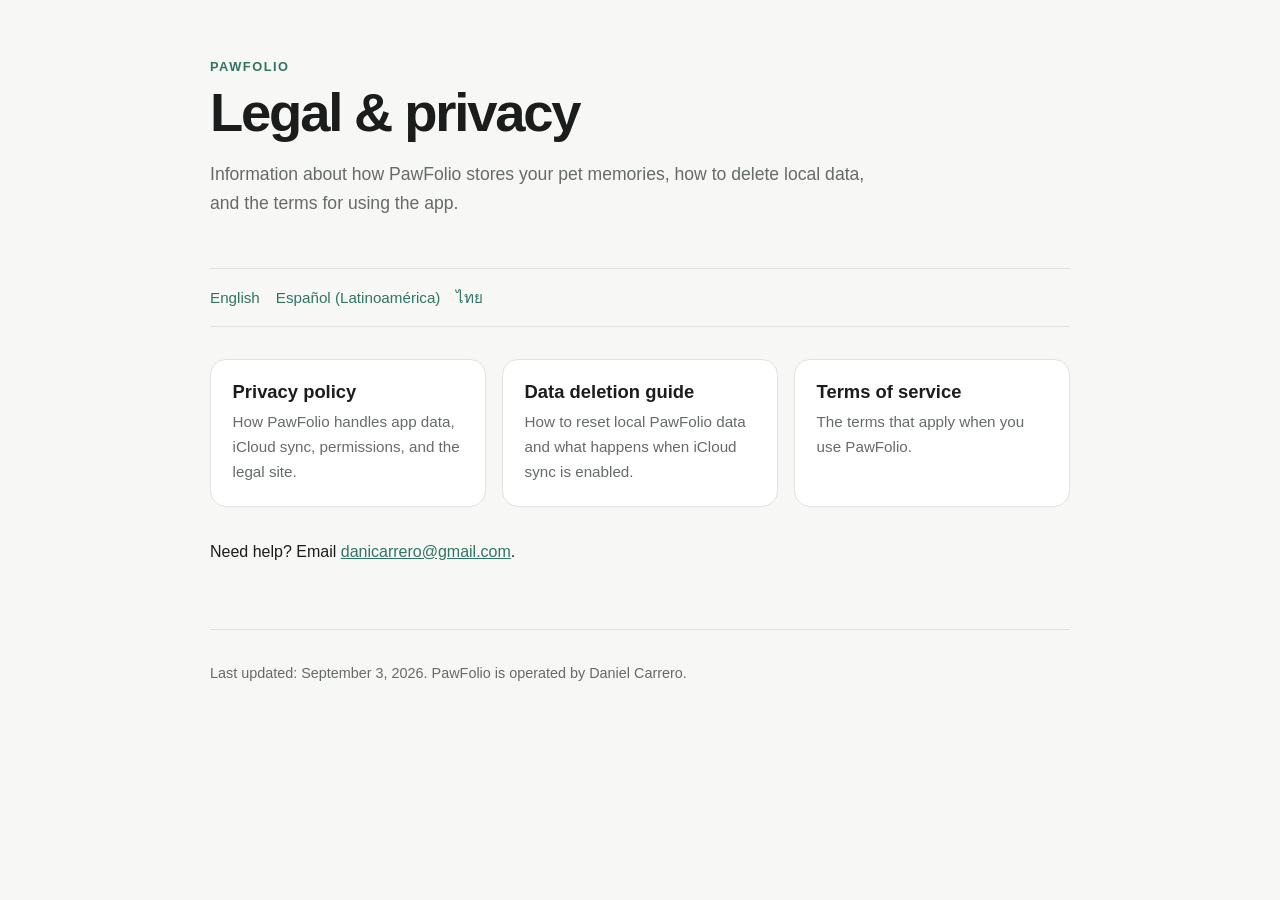
==== index.html @ 81b69590 "Create PawFolio legal website" ====
<!doctype html>
<html lang="en">
<head>
  <meta charset="utf-8">
  <meta name="viewport" content="width=device-width, initial-scale=1">
  <meta name="description" content="PawFolio privacy policy, data deletion guide, and terms of service.">
  <title>PawFolio Legal</title>
  <link rel="stylesheet" href="assets/styles.css">
</head>
<body>
  <div class="shell">
    <header>
      <div class="eyebrow">PawFolio</div>
      <h1>Legal &amp; privacy</h1>
      <p class="lede">Information about how PawFolio stores your pet memories, how to delete local data, and the terms for using the app.</p>
    </header>
    <nav aria-label="Languages">
      <a href="./">English</a>
      <a href="es-419/">Español (Latinoamérica)</a>
      <a href="th/">ไทย</a>
    </nav>
    <main>
      <div class="card-grid">
        <a class="card" href="privacy/"><h2>Privacy policy</h2><p>How PawFolio handles app data, iCloud sync, permissions, and the legal site.</p></a>
        <a class="card" href="deletion/"><h2>Data deletion guide</h2><p>How to reset local PawFolio data and what happens when iCloud sync is enabled.</p></a>
        <a class="card" href="terms/"><h2>Terms of service</h2><p>The terms that apply when you use PawFolio.</p></a>
      </div>
      <p>Need help? Email <a href="mailto:danicarrero@gmail.com">danicarrero@gmail.com</a>.</p>
    </main>
    <footer>Last updated: September 3, 2026. PawFolio is operated by Daniel Carrero.</footer>
  </div>
</body>
</html>
---- assets/styles.css ----
:root {
  color-scheme: light dark;
  --background: #f7f7f5;
  --surface: #ffffff;
  --text: #1b1d1c;
  --muted: #656b68;
  --accent: #2f7562;
  --border: #dfe4e0;
  --warning: #fff4d6;
}

@media (prefers-color-scheme: dark) {
  :root {
    --background: #151817;
    --surface: #202523;
    --text: #f2f4f2;
    --muted: #b1bab5;
    --accent: #8dd2b9;
    --border: #39423e;
    --warning: #3b321d;
  }
}

* { box-sizing: border-box; }
html { font-family: -apple-system, BlinkMacSystemFont, "SF Pro Text", "Segoe UI", sans-serif; }
body { margin: 0; background: var(--background); color: var(--text); line-height: 1.65; }
a { color: var(--accent); }
.shell { width: min(100% - 2rem, 860px); margin: 0 auto; }
header { padding: 3.5rem 0 2rem; }
.brand { color: var(--text); text-decoration: none; font-weight: 700; letter-spacing: .01em; }
.eyebrow { color: var(--accent); font-size: .8rem; font-weight: 700; letter-spacing: .12em; text-transform: uppercase; }
h1 { margin: .35rem 0 .75rem; font-size: clamp(2rem, 5vw, 3.4rem); line-height: 1.1; letter-spacing: -.04em; }
h2 { margin-top: 2.25rem; line-height: 1.2; }
h3 { margin-top: 1.5rem; line-height: 1.3; }
.lede { max-width: 680px; color: var(--muted); font-size: 1.1rem; }
nav { display: flex; flex-wrap: wrap; gap: .6rem 1rem; padding: 1rem 0; border-top: 1px solid var(--border); border-bottom: 1px solid var(--border); }
nav a { text-decoration: none; font-size: .95rem; }
main { padding-bottom: 3rem; }
.card-grid { display: grid; grid-template-columns: repeat(auto-fit, minmax(210px, 1fr)); gap: 1rem; margin: 2rem 0; }
.card { display: block; padding: 1.35rem; background: var(--surface); border: 1px solid var(--border); border-radius: 1rem; text-decoration: none; color: var(--text); }
.card:hover { border-color: var(--accent); }
.card h2 { margin: 0 0 .35rem; font-size: 1.15rem; }
.card p { margin: 0; color: var(--muted); font-size: .95rem; }
.notice { margin: 1.5rem 0; padding: 1rem 1.2rem; background: var(--warning); border-left: 4px solid #d79b25; border-radius: .4rem; }
li { margin: .45rem 0; }
footer { padding: 2rem 0 3.5rem; color: var(--muted); font-size: .9rem; border-top: 1px solid var(--border); }
.language { float: right; }
@media (max-width: 600px) { .language { float: none; display: block; margin-top: .7rem; } header { padding-top: 2.4rem; } }
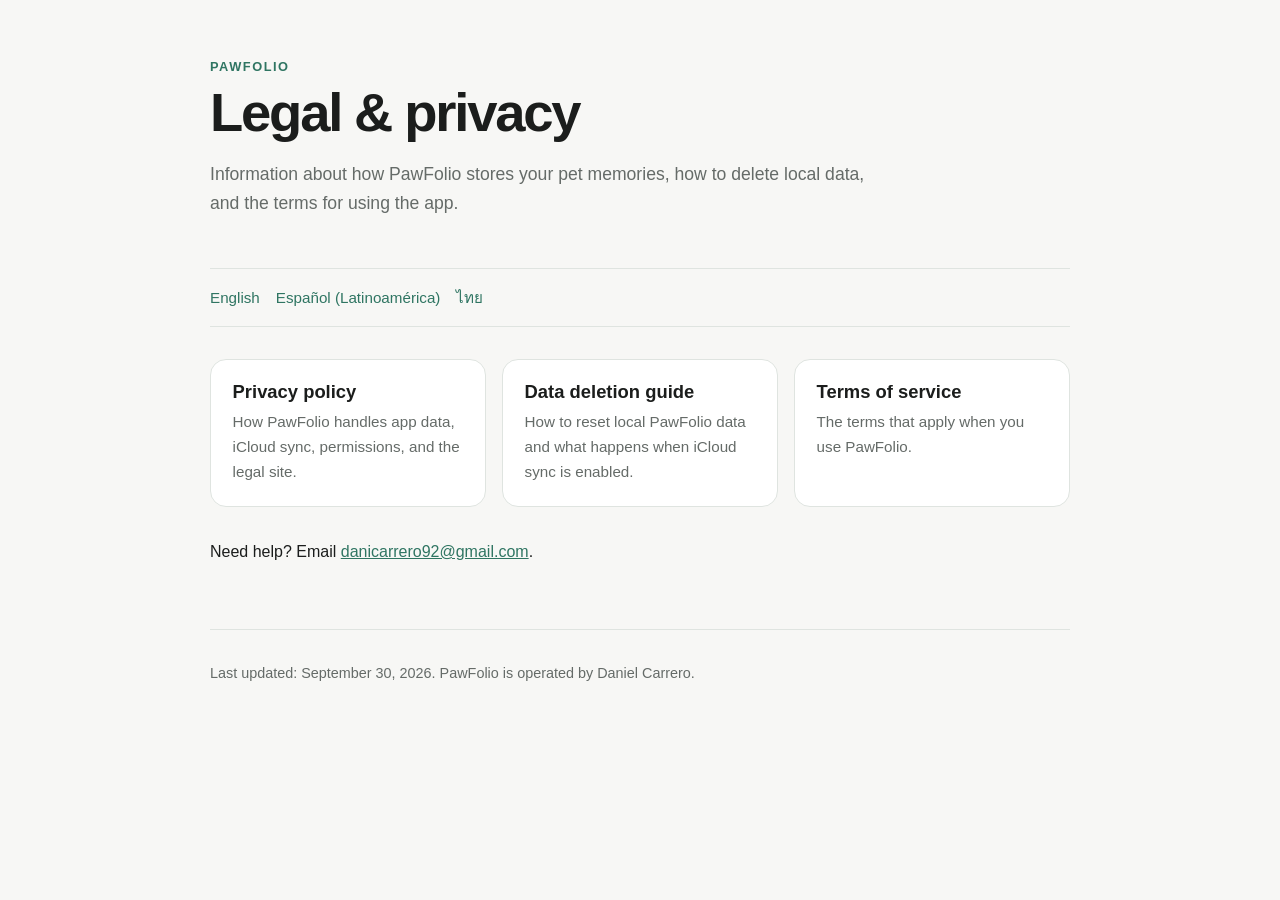
==== commit 95adc639: "Update PawFolio legal and deletion guidance" ====
--- a/index.html
+++ b/index.html
@@ -25,9 +25,9 @@
         <a class="card" href="deletion/"><h2>Data deletion guide</h2><p>How to reset local PawFolio data and what happens when iCloud sync is enabled.</p></a>
         <a class="card" href="terms/"><h2>Terms of service</h2><p>The terms that apply when you use PawFolio.</p></a>
       </div>
-      <p>Need help? Email <a href="mailto:danicarrero@gmail.com">danicarrero@gmail.com</a>.</p>
+      <p>Need help? Email <a href="mailto:danicarrero92@gmail.com">danicarrero92@gmail.com</a>.</p>
     </main>
-    <footer>Last updated: September 3, 2026. PawFolio is operated by Daniel Carrero.</footer>
+    <footer>Last updated: September 30, 2026. PawFolio is operated by Daniel Carrero.</footer>
   </div>
 </body>
 </html>
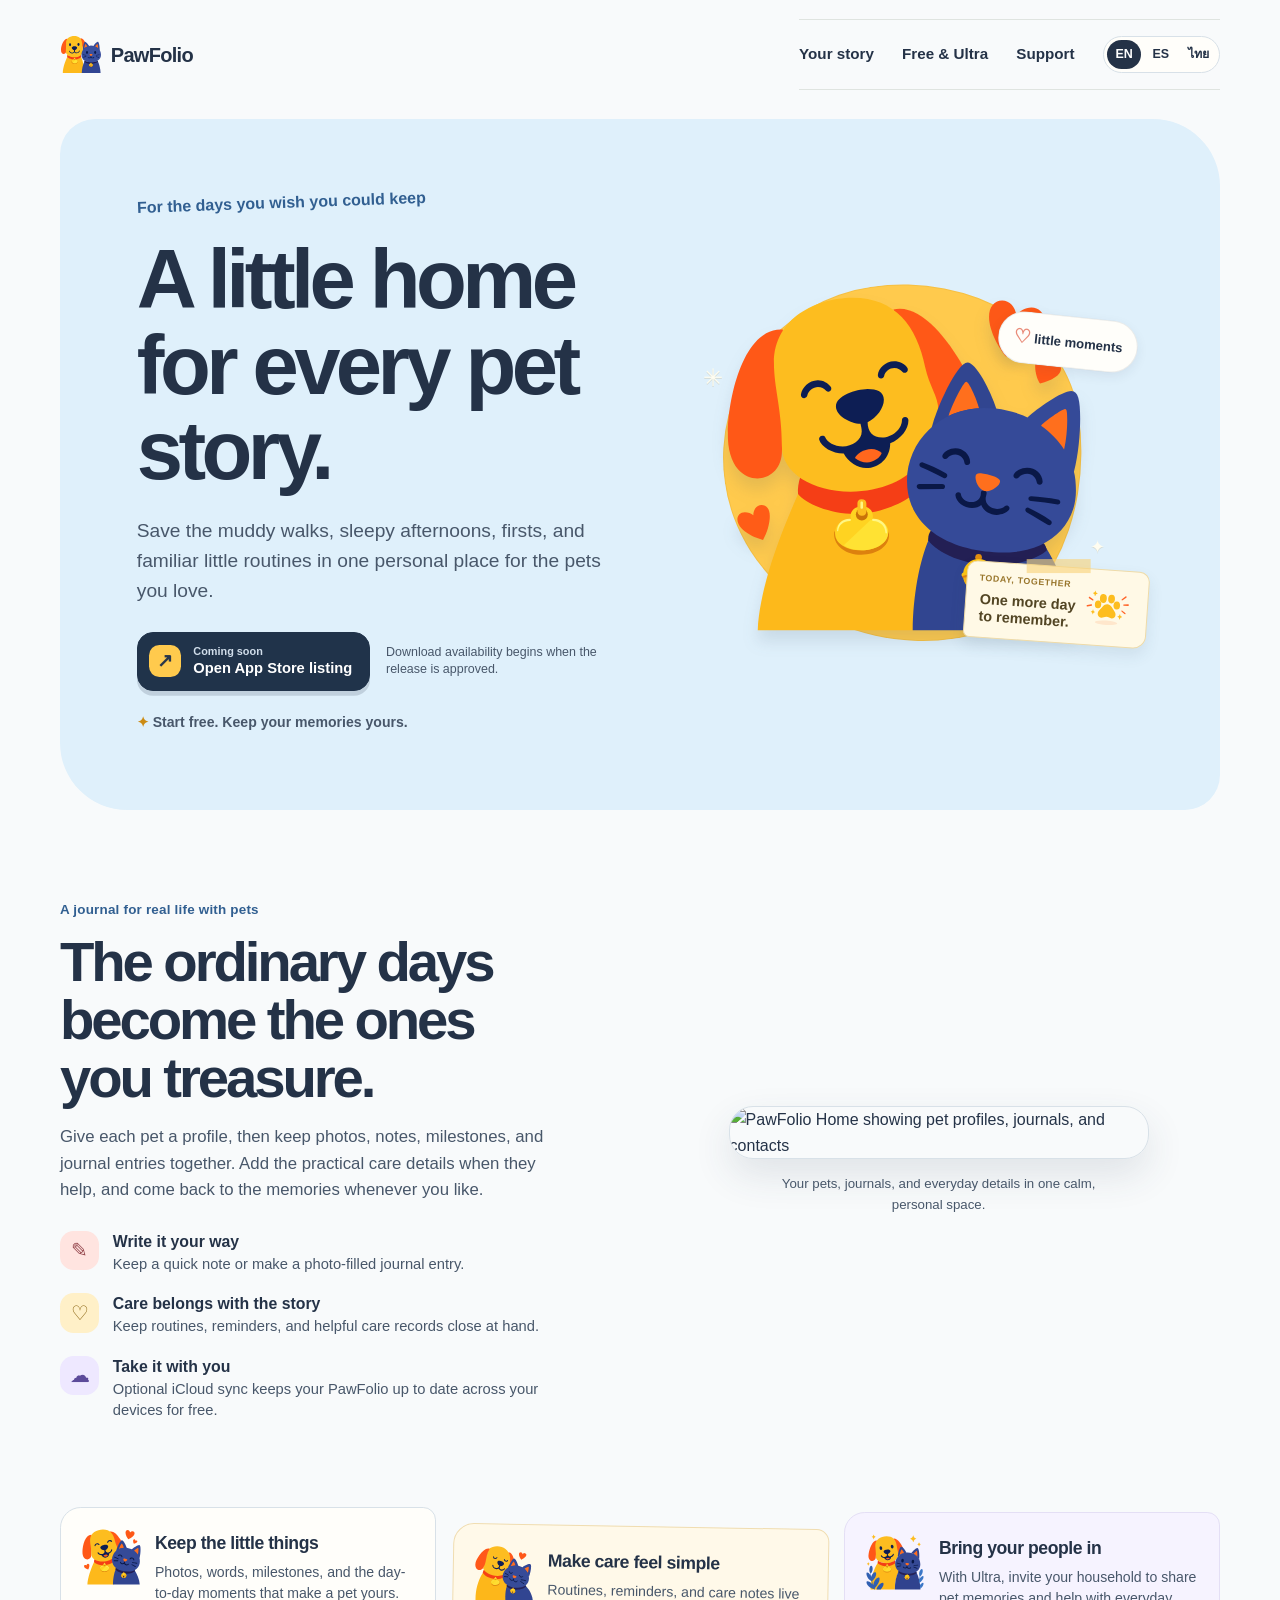
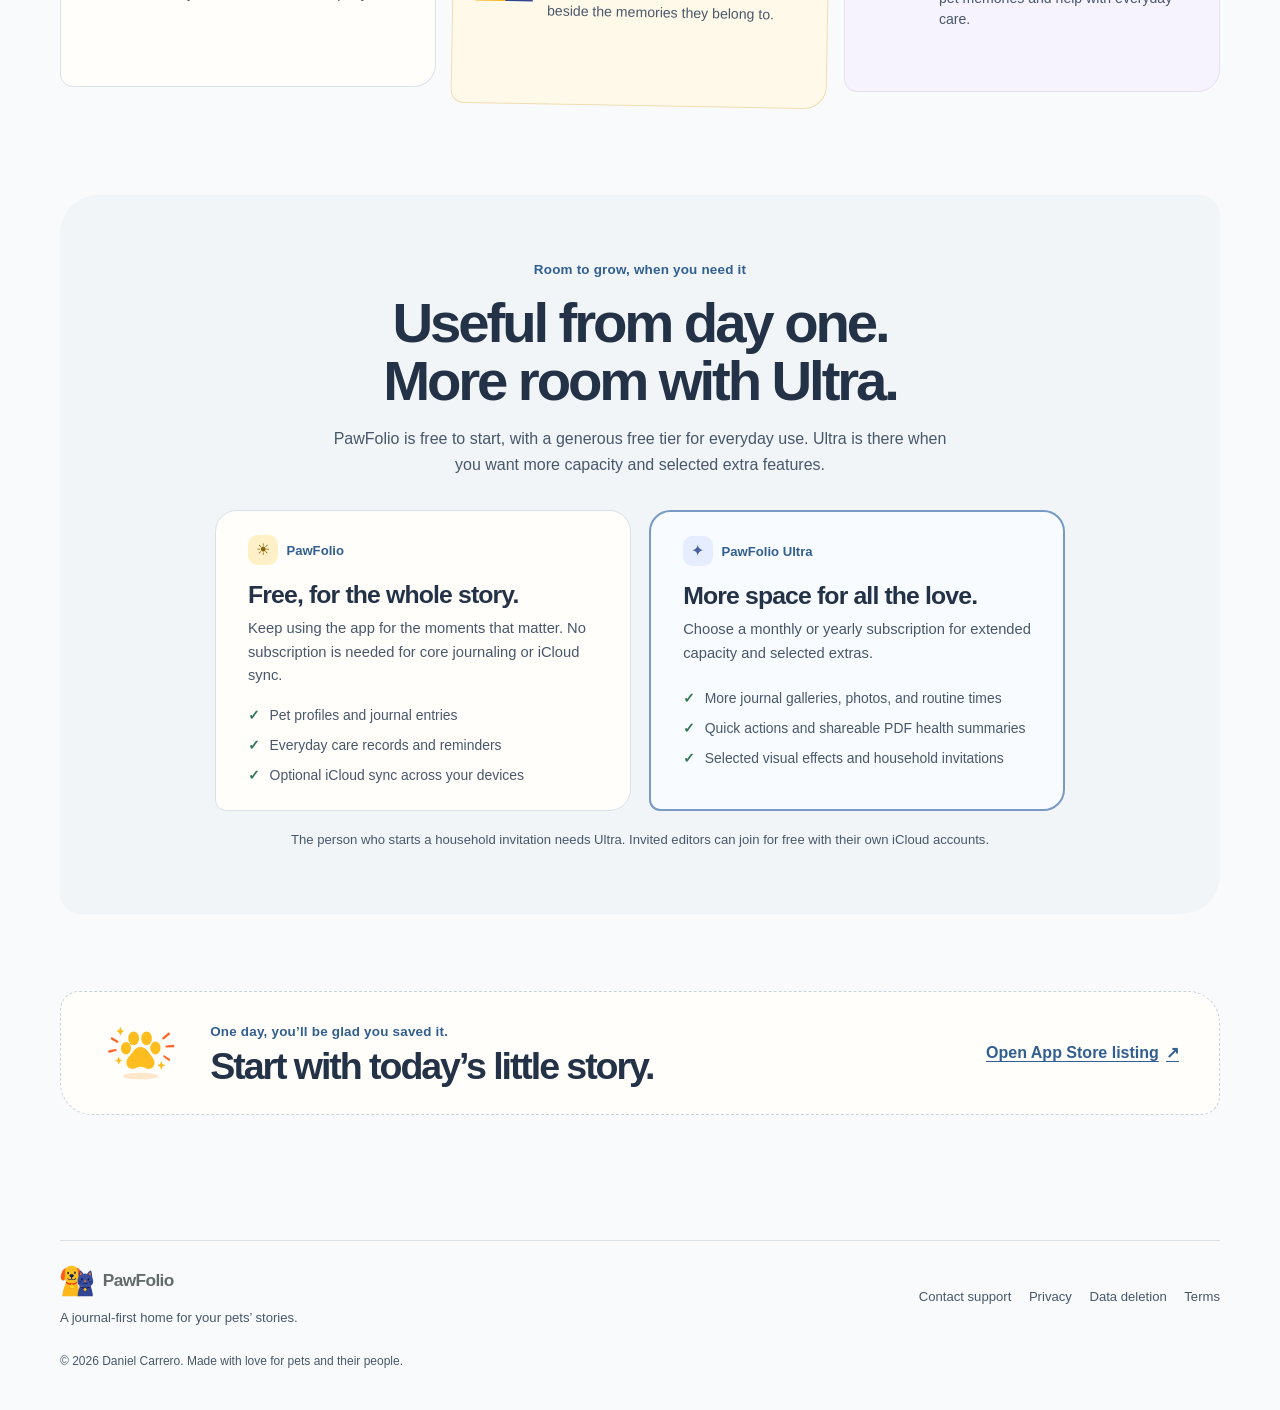
==== commit 2cc11ca4: "Add localized PawFolio campaign landing pages" ====
--- a/index.html
+++ b/index.html
@@ -3,31 +3,130 @@
 <head>
   <meta charset="utf-8">
   <meta name="viewport" content="width=device-width, initial-scale=1">
-  <meta name="description" content="PawFolio privacy policy, data deletion guide, and terms of service.">
-  <title>PawFolio Legal</title>
+  <meta name="description" content="Give your pets' little everyday moments a place to live. PawFolio is a personal pet journal with useful care tools and free iCloud sync.">
+  <meta name="theme-color" content="#eef6fc">
+  <title>PawFolio — A little home for every pet story</title>
   <link rel="stylesheet" href="assets/styles.css">
 </head>
-<body>
-  <div class="shell">
-    <header>
-      <div class="eyebrow">PawFolio</div>
-      <h1>Legal &amp; privacy</h1>
-      <p class="lede">Information about how PawFolio stores your pet memories, how to delete local data, and the terms for using the app.</p>
+<body class="landing-page">
+  <div class="landing-shell">
+    <header class="site-header">
+      <a class="site-brand" href="./" aria-label="PawFolio home">
+        <img src="assets/pawfolio.svg" width="42" height="40" alt="">
+        <span>PawFolio</span>
+      </a>
+      <nav class="site-nav" aria-label="Main navigation">
+        <a href="#your-story">Your story</a>
+        <a href="#free-and-ultra">Free &amp; Ultra</a>
+        <a href="mailto:danicarrero92@gmail.com">Support</a>
+        <div class="language-links" aria-label="Choose language">
+          <a aria-current="page" href="./">EN</a>
+          <a href="es-419/">ES</a>
+          <a href="th/">ไทย</a>
+        </div>
+      </nav>
     </header>
-    <nav aria-label="Languages">
-      <a href="./">English</a>
-      <a href="es-419/">Español (Latinoamérica)</a>
-      <a href="th/">ไทย</a>
-    </nav>
+
     <main>
-      <div class="card-grid">
-        <a class="card" href="privacy/"><h2>Privacy policy</h2><p>How PawFolio handles app data, iCloud sync, permissions, and the legal site.</p></a>
-        <a class="card" href="deletion/"><h2>Data deletion guide</h2><p>How to reset local PawFolio data and what happens when iCloud sync is enabled.</p></a>
-        <a class="card" href="terms/"><h2>Terms of service</h2><p>The terms that apply when you use PawFolio.</p></a>
-      </div>
-      <p>Need help? Email <a href="mailto:danicarrero92@gmail.com">danicarrero92@gmail.com</a>.</p>
+      <section class="hero" aria-labelledby="hero-title">
+        <div class="hero-copy">
+          <p class="handwritten-note">For the days you wish you could keep</p>
+          <h1 id="hero-title">A little home for every pet story.</h1>
+          <p class="hero-lede">Save the muddy walks, sleepy afternoons, firsts, and familiar little routines in one personal place for the pets you love.</p>
+          <div class="hero-actions">
+            <a class="store-button" href="https://apps.apple.com/us/app/pawfolio-pet-journal/id6808058586" target="_blank" rel="noopener noreferrer">
+              <span class="store-mark" aria-hidden="true">↗</span>
+              <span><small>Coming soon</small><strong>Open App Store listing</strong></span>
+            </a>
+            <span class="availability-note">Download availability begins when the release is approved.</span>
+          </div>
+          <p class="hero-promise"><span aria-hidden="true">✦</span> Start free. Keep your memories yours.</p>
+        </div>
+        <div class="hero-art" aria-label="A PawFolio illustration of pets sharing a quiet moment">
+          <div class="art-sun"></div>
+          <div class="art-sticker sticker-one"><span aria-hidden="true">♡</span> little moments</div>
+          <img class="hero-mascot" src="assets/pawfolio-love.svg" alt="A cheerful dog and cat cuddling together">
+          <div class="memory-slip"><span class="slip-date">TODAY, TOGETHER</span><strong>One more day<br>to remember.</strong><img src="assets/create-first.svg" alt="" aria-hidden="true"></div>
+          <span class="art-sparkle sparkle-one" aria-hidden="true">✳</span>
+          <span class="art-sparkle sparkle-two" aria-hidden="true">✦</span>
+        </div>
+      </section>
+
+      <section class="story-section" id="your-story" aria-labelledby="story-title">
+        <div class="story-copy">
+          <p class="section-kicker">A journal for real life with pets</p>
+          <h2 id="story-title">The ordinary days become the ones you treasure.</h2>
+          <p>Give each pet a profile, then keep photos, notes, milestones, and journal entries together. Add the practical care details when they help, and come back to the memories whenever you like.</p>
+          <ul class="story-points">
+            <li><span class="point-icon">✎</span><span><strong>Write it your way</strong><br>Keep a quick note or make a photo-filled journal entry.</span></li>
+            <li><span class="point-icon">♡</span><span><strong>Care belongs with the story</strong><br>Keep routines, reminders, and helpful care records close at hand.</span></li>
+            <li><span class="point-icon">☁</span><span><strong>Take it with you</strong><br>Optional iCloud sync keeps your PawFolio up to date across your devices for free.</span></li>
+          </ul>
+        </div>
+        <figure class="screen-preview">
+          <img src="assets/pawfolio-home-preview.png" alt="PawFolio Home showing pet profiles, journals, and contacts">
+          <figcaption>Your pets, journals, and everyday details in one calm, personal space.</figcaption>
+        </figure>
+      </section>
+
+      <section class="feature-ribbon" aria-label="Made for the moments you share">
+        <article class="feature-note note-journal">
+          <img src="assets/pawfolio-love.svg" alt="" aria-hidden="true">
+          <div><h3>Keep the little things</h3><p>Photos, words, milestones, and the day-to-day moments that make a pet yours.</p></div>
+        </article>
+        <article class="feature-note note-care">
+          <img src="assets/pawfolio-care.svg" alt="" aria-hidden="true">
+          <div><h3>Make care feel simple</h3><p>Routines, reminders, and care notes live beside the memories they belong to.</p></div>
+        </article>
+        <article class="feature-note note-family">
+          <img src="assets/pawfolio-unlimited.svg" alt="" aria-hidden="true">
+          <div><h3>Bring your people in</h3><p>With Ultra, invite your household to share pet memories and help with everyday care.</p></div>
+        </article>
+      </section>
+
+      <section class="plans-section" id="free-and-ultra" aria-labelledby="plans-title">
+        <div class="plans-heading">
+          <p class="section-kicker">Room to grow, when you need it</p>
+          <h2 id="plans-title">Useful from day one. More room with Ultra.</h2>
+          <p>PawFolio is free to start, with a generous free tier for everyday use. Ultra is there when you want more capacity and selected extra features.</p>
+        </div>
+        <div class="plan-pair">
+          <article class="plan-card plan-free">
+            <div class="plan-topline"><span class="plan-doodle" aria-hidden="true">☀</span><p class="plan-label">PawFolio</p></div>
+            <h3>Free, for the whole story.</h3>
+            <p>Keep using the app for the moments that matter. No subscription is needed for core journaling or iCloud sync.</p>
+            <ul>
+              <li>Pet profiles and journal entries</li>
+              <li>Everyday care records and reminders</li>
+              <li>Optional iCloud sync across your devices</li>
+            </ul>
+          </article>
+          <article class="plan-card plan-ultra">
+            <div class="plan-topline"><span class="plan-doodle" aria-hidden="true">✦</span><p class="plan-label">PawFolio Ultra</p></div>
+            <h3>More space for all the love.</h3>
+            <p>Choose a monthly or yearly subscription for extended capacity and selected extras.</p>
+            <ul>
+              <li>More journal galleries, photos, and routine times</li>
+              <li>Quick actions and shareable PDF health summaries</li>
+              <li>Selected visual effects and household invitations</li>
+            </ul>
+          </article>
+        </div>
+        <p class="sharing-footnote">The person who starts a household invitation needs Ultra. Invited editors can join for free with their own iCloud accounts.</p>
+      </section>
+
+      <section class="closing-card" aria-labelledby="closing-title">
+        <img src="assets/create-first.svg" alt="" aria-hidden="true">
+        <div><p class="section-kicker">One day, you’ll be glad you saved it.</p><h2 id="closing-title">Start with today’s little story.</h2></div>
+        <a class="text-link" href="https://apps.apple.com/us/app/pawfolio-pet-journal/id6808058586" target="_blank" rel="noopener noreferrer">Open App Store listing <span aria-hidden="true">↗</span></a>
+      </section>
     </main>
-    <footer>Last updated: September 30, 2026. PawFolio is operated by Daniel Carrero.</footer>
+
+    <footer class="site-footer" id="support">
+      <div class="footer-brand"><a class="site-brand" href="./"><img src="assets/pawfolio.svg" width="34" height="32" alt=""><span>PawFolio</span></a><p>A journal-first home for your pets’ stories.</p></div>
+      <nav aria-label="Support and legal"><a href="mailto:danicarrero92@gmail.com">Contact support</a><a href="privacy/">Privacy</a><a href="deletion/">Data deletion</a><a href="terms/">Terms</a></nav>
+      <p class="copyright">© 2026 Daniel Carrero. Made with love for pets and their people.</p>
+    </footer>
   </div>
 </body>
 </html>
--- a/assets/styles.css
+++ b/assets/styles.css
@@ -41,8 +41,189 @@
 .card:hover { border-color: var(--accent); }
 .card h2 { margin: 0 0 .35rem; font-size: 1.15rem; }
 .card p { margin: 0; color: var(--muted); font-size: .95rem; }
+.app-link { display: inline-block; padding: .75rem 1rem; border-radius: .7rem; background: var(--accent); color: var(--background); font-weight: 700; text-decoration: none; }
+.app-link:hover, .app-link:focus-visible { text-decoration: underline; }
 .notice { margin: 1.5rem 0; padding: 1rem 1.2rem; background: var(--warning); border-left: 4px solid #d79b25; border-radius: .4rem; }
 li { margin: .45rem 0; }
 footer { padding: 2rem 0 3.5rem; color: var(--muted); font-size: .9rem; border-top: 1px solid var(--border); }
 .language { float: right; }
 @media (max-width: 600px) { .language { float: none; display: block; margin-top: .7rem; } header { padding-top: 2.4rem; } }
+
+/* Campaign landing page */
+body.landing-page {
+  --page: #f8fafb;
+  --ink: #243247;
+  --body-ink: #48576a;
+  --blue: #dff0fb;
+  --blue-deep: #315f91;
+  --yellow: #ffca4d;
+  --pink: #ffe4e0;
+  --lilac: #eee8ff;
+  --paper: #fffefa;
+  --line: #d8e1e8;
+  margin: 0;
+  background: var(--page);
+  color: var(--ink);
+  font-family: -apple-system, BlinkMacSystemFont, "SF Pro Text", "Segoe UI", sans-serif;
+  line-height: 1.6;
+}
+
+body.landing-page a { color: inherit; }
+.landing-shell { width: min(100% - 2.5rem, 1160px); margin: 0 auto; }
+.site-header { display: flex; align-items: center; justify-content: space-between; gap: 1.5rem; padding: 1.2rem 0; }
+.site-brand { display: inline-flex; align-items: center; gap: .55rem; color: var(--ink); font-family: ui-rounded, "SF Pro Rounded", -apple-system, sans-serif; font-size: 1.25rem; font-weight: 800; letter-spacing: -.035em; text-decoration: none; }
+.site-brand img { object-fit: contain; }
+.site-nav { display: flex; align-items: center; gap: clamp(.8rem, 2.2vw, 1.8rem); font-size: .92rem; font-weight: 650; }
+.site-nav > a { text-decoration: none; }
+.site-nav > a:hover, .site-footer a:hover { color: var(--blue-deep); text-decoration: underline; text-underline-offset: .2em; }
+.language-links { display: flex; align-items: center; gap: .15rem; padding: .2rem; border: 1px solid var(--line); border-radius: 999px; background: var(--paper); }
+.language-links a { min-width: 2.15rem; padding: .26rem .45rem; border-radius: 999px; color: var(--body-ink); font-size: .78rem; text-align: center; text-decoration: none; }
+.language-links a[aria-current="page"] { background: var(--ink); color: white; }
+.landing-page main { padding: 0 0 3rem; }
+.hero { position: relative; display: grid; grid-template-columns: minmax(0, 1.05fr) minmax(300px, .95fr); align-items: center; min-height: 545px; margin: .6rem 0 5.6rem; padding: clamp(2.2rem, 6vw, 5.3rem); overflow: hidden; border-radius: 2.2rem 4.2rem 2.2rem 4.2rem; background: var(--blue); }
+.hero-copy { position: relative; z-index: 2; max-width: 580px; }
+.handwritten-note { margin: 0 0 1rem; color: var(--blue-deep); font-family: ui-rounded, "SF Pro Rounded", -apple-system, sans-serif; font-size: 1rem; font-weight: 750; transform: rotate(-2deg); transform-origin: left center; }
+.hero h1, .story-section h2, .plans-heading h2, .closing-card h2 { margin: 0; font-family: ui-rounded, "SF Pro Rounded", -apple-system, sans-serif; font-weight: 820; letter-spacing: -.055em; line-height: 1.03; }
+.hero h1 { max-width: 640px; font-size: clamp(3rem, 6.5vw, 5.6rem); }
+.hero-lede { max-width: 485px; margin: 1.4rem 0 1.65rem; color: var(--body-ink); font-size: clamp(1.08rem, 1.5vw, 1.23rem); line-height: 1.55; }
+.hero-actions { display: flex; flex-wrap: wrap; align-items: center; gap: .8rem 1rem; }
+.store-button { display: inline-flex; align-items: center; gap: .75rem; min-height: 3.65rem; padding: .55rem 1.05rem .55rem .72rem; border: 1px solid #20334a; border-radius: 1rem; background: #20334a; box-shadow: 0 .3rem 0 rgba(36, 50, 71, .17); color: white !important; text-decoration: none; transition: transform .16s ease, box-shadow .16s ease; }
+.store-button:hover { transform: translateY(-2px); box-shadow: 0 .45rem 0 rgba(36, 50, 71, .17); }
+.store-mark { display: grid; width: 2rem; height: 2rem; place-items: center; border-radius: .65rem; background: var(--yellow); color: #29364a; font-size: 1.2rem; font-weight: 800; }
+.store-button small, .store-button strong { display: block; line-height: 1.25; }
+.store-button small { color: #d1deeb; font-size: .68rem; font-weight: 650; }
+.store-button strong { font-size: .92rem; }
+.availability-note { max-width: 220px; color: var(--body-ink); font-size: .78rem; line-height: 1.35; }
+.hero-promise { margin: 1.25rem 0 0; color: var(--body-ink); font-size: .88rem; font-weight: 650; }
+.hero-promise span { color: #cc8b13; }
+.hero-art { position: relative; display: grid; min-height: 390px; place-items: center; isolation: isolate; }
+.art-sun { position: absolute; z-index: -1; width: min(32vw, 360px); aspect-ratio: 1; border: 1px solid rgba(211, 151, 26, .2); border-radius: 48% 52% 43% 57% / 48% 43% 57% 52%; background: var(--yellow); transform: rotate(-8deg); }
+.hero-mascot { position: relative; z-index: 1; width: min(90%, 370px); height: auto; filter: drop-shadow(0 .7rem .5rem rgba(52, 74, 99, .13)); }
+.art-sticker { position: absolute; z-index: 2; padding: .6rem .9rem; border: 1px solid rgba(40, 55, 75, .09); border-radius: 999px; background: var(--paper); box-shadow: 0 .25rem .7rem rgba(40, 55, 75, .08); color: var(--ink); font-size: .82rem; font-weight: 750; }
+.sticker-one { top: 12%; right: 1%; transform: rotate(6deg); }
+.sticker-one span { color: #e98b79; font-size: 1.2rem; vertical-align: -.06em; }
+.memory-slip { position: absolute; z-index: 3; right: -1%; bottom: 4%; display: flex; align-items: center; gap: .4rem; max-width: 240px; padding: .75rem .85rem; border: 1px solid #efdba8; border-radius: .65rem .65rem .8rem .4rem; background: #fff9e6; box-shadow: 0 .45rem .9rem rgba(52, 74, 99, .1); transform: rotate(4deg); }
+.memory-slip::before { position: absolute; top: -.5rem; left: 50%; width: 4rem; height: .9rem; background: rgba(248, 211, 123, .62); content: ""; transform: translateX(-50%) rotate(-4deg); }
+.memory-slip .slip-date { position: absolute; top: .58rem; left: .75rem; color: #98752b; font-size: .55rem; font-weight: 800; letter-spacing: .07em; }
+.memory-slip strong { padding-top: 1.05rem; color: #524524; font-family: ui-rounded, "SF Pro Rounded", -apple-system, sans-serif; font-size: .9rem; line-height: 1.2; }
+.memory-slip img { width: 51px; height: 48px; object-fit: contain; }
+.art-sparkle { position: absolute; color: #fffdf0; text-shadow: 0 1px 0 rgba(163, 117, 27, .17); }
+.sparkle-one { top: 23%; left: 8%; font-size: 1.5rem; }
+.sparkle-two { right: 8%; bottom: 25%; font-size: 1.15rem; }
+.story-section { display: grid; grid-template-columns: minmax(0, .95fr) minmax(280px, 1.05fr); align-items: center; gap: clamp(2rem, 7vw, 5.5rem); margin: 0 0 5.3rem; }
+.section-kicker { margin: 0 0 .75rem; color: var(--blue-deep); font-size: .84rem; font-weight: 800; letter-spacing: .015em; }
+.story-section h2, .plans-heading h2 { max-width: 600px; font-size: clamp(2.25rem, 4.4vw, 3.8rem); }
+.story-copy > p:not(.section-kicker) { max-width: 580px; color: var(--body-ink); font-size: 1.05rem; }
+.story-points { display: grid; gap: 1.15rem; margin: 1.65rem 0 0; padding: 0; list-style: none; }
+.story-points li { display: grid; grid-template-columns: 2.55rem 1fr; gap: .75rem; margin: 0; color: var(--body-ink); font-size: .92rem; line-height: 1.45; }
+.story-points strong { color: var(--ink); font-size: .99rem; }
+.point-icon { display: grid; width: 2.45rem; height: 2.45rem; place-items: center; border-radius: .85rem; background: var(--pink); color: #994c52; font-size: 1.25rem; }
+.story-points li:nth-child(2) .point-icon { background: #fff0c8; color: #87600c; }
+.story-points li:nth-child(3) .point-icon { background: var(--lilac); color: #5c4b9a; }
+.screen-preview { width: min(100%, 420px); justify-self: center; margin: 0; }
+.screen-preview img { display: block; width: 100%; height: auto; border: 1px solid var(--line); border-radius: 1.5rem; box-shadow: 0 1rem 2.4rem rgba(47, 68, 88, .12); }
+.screen-preview figcaption { max-width: 340px; margin: .85rem auto 0; color: var(--body-ink); font-size: .83rem; text-align: center; }
+.feature-ribbon { display: grid; grid-template-columns: repeat(3, minmax(0, 1fr)); align-items: start; gap: 1rem; margin: 0 0 5.6rem; }
+.feature-note { display: flex; align-items: flex-start; gap: .8rem; min-height: 180px; padding: 1.25rem 1.2rem; border: 1px solid var(--line); border-radius: 1.3rem .8rem 1.4rem .8rem; background: var(--paper); }
+.feature-note:nth-child(2) { margin-top: 1.2rem; border-color: #f0ddb1; background: #fff9e9; transform: rotate(1deg); }
+.feature-note:nth-child(3) { margin-top: .35rem; border-color: #e4dff5; background: #f6f3ff; }
+.feature-note img { flex: 0 0 auto; width: 62px; height: 58px; object-fit: contain; }
+.feature-note h3 { margin: .25rem 0 .45rem; font-family: ui-rounded, "SF Pro Rounded", -apple-system, sans-serif; font-size: 1.1rem; letter-spacing: -.025em; }
+.feature-note p { margin: 0; color: var(--body-ink); font-size: .88rem; line-height: 1.5; }
+.plans-section { padding: clamp(2.2rem, 5vw, 4rem); border-radius: 2.4rem 1.3rem 2.4rem 1.3rem; background: #f1f5f7; }
+.plans-heading { max-width: 720px; margin: 0 auto 2rem; text-align: center; }
+.plans-heading .section-kicker { margin-bottom: .85rem; }
+.plans-heading h2 { margin: 0 auto; }
+.plans-heading > p:last-child { max-width: 620px; margin: 1rem auto 0; color: var(--body-ink); }
+.plan-pair { display: grid; grid-template-columns: repeat(2, minmax(0, 1fr)); gap: 1.15rem; max-width: 850px; margin: 0 auto; }
+.plan-card { padding: 1.55rem clamp(1.25rem, 3vw, 2rem); border: 1px solid var(--line); border-radius: 1.35rem 1.35rem 1.35rem .7rem; background: var(--paper); }
+.plan-ultra { border: 2px solid #789ac4; background: #f8fbff; }
+.plan-topline { display: flex; align-items: center; gap: .55rem; }
+.plan-doodle { display: grid; width: 1.85rem; height: 1.85rem; place-items: center; border-radius: .6rem; background: #fff0c8; color: #87600c; }
+.plan-ultra .plan-doodle { background: #e6edff; color: #4a63a0; }
+.plan-label { margin: 0; color: var(--blue-deep); font-size: .82rem; font-weight: 800; }
+.plan-card h3 { margin: 1rem 0 .5rem; font-family: ui-rounded, "SF Pro Rounded", -apple-system, sans-serif; font-size: 1.55rem; letter-spacing: -.035em; line-height: 1.13; }
+.plan-card > p:not(.plan-label) { min-height: 3.3rem; margin: 0; color: var(--body-ink); font-size: .92rem; }
+.plan-card ul { display: grid; gap: .65rem; margin: 1.15rem 0 0; padding: 0; list-style: none; }
+.plan-card li { position: relative; margin: 0; padding-left: 1.35rem; color: var(--body-ink); font-size: .87rem; line-height: 1.4; }
+.plan-card li::before { position: absolute; left: 0; color: #327759; content: "✓"; font-weight: 850; }
+.sharing-footnote { max-width: 760px; margin: 1.15rem auto 0; color: var(--body-ink); font-size: .82rem; text-align: center; }
+.closing-card { display: grid; grid-template-columns: 90px 1fr auto; align-items: center; gap: 1.2rem; margin: 4.8rem 0; padding: 1.5rem clamp(1.25rem, 4vw, 2.5rem); border: 1px dashed #c9d3dc; border-radius: 1.2rem 2rem 1.2rem 2rem; background: var(--paper); }
+.closing-card > img { width: 80px; height: 74px; object-fit: contain; }
+.closing-card .section-kicker { margin-bottom: .3rem; }
+.closing-card h2 { font-size: clamp(1.65rem, 3vw, 2.35rem); }
+.text-link { display: inline-flex; align-items: center; gap: .45rem; color: var(--blue-deep) !important; font-weight: 780; text-decoration-thickness: 1px; text-underline-offset: .2em; white-space: nowrap; }
+.site-footer { display: grid; grid-template-columns: minmax(220px, 1fr) auto; align-items: center; gap: 1.5rem; padding: 1.5rem 0 2.4rem; border-top: 1px solid var(--line); }
+.footer-brand .site-brand { font-size: 1.08rem; }
+.footer-brand p { margin: .2rem 0 0; color: var(--body-ink); font-size: .82rem; }
+.site-footer nav { display: flex; flex-wrap: wrap; justify-content: flex-end; gap: .6rem 1.1rem; padding: 0; border: 0; }
+.site-footer nav a { color: var(--body-ink); font-size: .82rem; text-decoration: none; }
+.copyright { grid-column: 1 / -1; margin: 0; color: var(--body-ink); font-size: .75rem; }
+.landing-page a:focus-visible { outline: 3px solid #986ce1; outline-offset: 3px; }
+
+@media (prefers-color-scheme: dark) {
+  body.landing-page { --page: #171d27; --ink: #eff4fb; --body-ink: #c0cbd8; --blue: #26394c; --blue-deep: #b5d8f7; --paper: #202936; --line: #3b4959; --pink: #49393e; --lilac: #37344a; }
+  .hero-promise span { color: #ffcf60; }
+  .memory-slip { border-color: #766640; background: #3c372a; }
+  .memory-slip strong { color: #f7e8bc; }
+  .memory-slip .slip-date { color: #d3bd7e; }
+  .plans-section { background: #202a37; }
+  .plan-ultra { background: #253348; }
+  .feature-note:nth-child(2) { border-color: #67583b; background: #342f24; }
+  .feature-note:nth-child(3) { border-color: #494260; background: #2a293a; }
+  .plan-card { background: #202936; }
+  .plan-ultra { background: #253348; }
+  .plan-doodle { background: #4b432f; }
+  .plan-ultra .plan-doodle { background: #333f5a; }
+  .plan-card li::before { color: #89d9ac; }
+  .store-button { border-color: #101722; background: #101722; }
+}
+
+@media (max-width: 800px) {
+  .hero { grid-template-columns: 1fr .82fr; min-height: 470px; padding: 2.4rem; }
+  .hero-art { min-height: 330px; }
+  .story-section { gap: 2.25rem; }
+  .feature-note { flex-direction: column; }
+  .closing-card { grid-template-columns: 72px 1fr; }
+  .closing-card > img { width: 66px; height: 62px; }
+  .closing-card .text-link { grid-column: 2; }
+}
+
+@media (max-width: 620px) {
+  .landing-shell { width: min(100% - 1.25rem, 1160px); }
+  .site-header { align-items: flex-start; flex-direction: column; gap: .85rem; padding: .8rem 0 1rem; }
+  .site-nav { width: 100%; flex-wrap: wrap; gap: .75rem 1rem; font-size: .84rem; }
+  .language-links { margin-left: auto; }
+  .hero { grid-template-columns: 1fr; min-height: auto; margin: .2rem 0 3.8rem; padding: 2rem 1.4rem 1rem; border-radius: 1.45rem 2.6rem 1.45rem 2.6rem; }
+  .hero h1 { max-width: 520px; font-size: clamp(2.8rem, 13vw, 4.4rem); }
+  .hero-lede { margin: 1.05rem 0 1.2rem; font-size: 1rem; }
+  .availability-note { max-width: 180px; }
+  .hero-art { min-height: 270px; margin: .25rem 0 0; }
+  .art-sun { width: min(65vw, 280px); }
+  .hero-mascot { width: min(75%, 270px); }
+  .sticker-one { top: 8%; right: 2%; }
+  .memory-slip { right: 0; bottom: 1%; }
+  .story-section { grid-template-columns: 1fr; gap: 1.5rem; margin-bottom: 3.8rem; }
+  .story-section h2, .plans-heading h2 { font-size: clamp(2.35rem, 10vw, 3.5rem); }
+  .screen-preview { width: min(100%, 360px); }
+  .feature-ribbon { grid-template-columns: 1fr; gap: .75rem; margin-bottom: 3.8rem; }
+  .feature-note, .feature-note:nth-child(2), .feature-note:nth-child(3) { flex-direction: row; min-height: 0; margin: 0; padding: 1rem; transform: none; }
+  .feature-note img { width: 54px; height: 52px; }
+  .plans-section { padding: 2rem 1rem; border-radius: 1.5rem 1rem 1.5rem 1rem; }
+  .plans-heading { padding: 0 .35rem; text-align: left; }
+  .plans-heading h2 { font-size: 2.5rem; }
+  .plans-heading > p:last-child { margin-left: 0; }
+  .plan-pair { grid-template-columns: 1fr; }
+  .plan-card > p:not(.plan-label) { min-height: 0; }
+  .closing-card { grid-template-columns: 56px 1fr; gap: .6rem .85rem; margin: 3rem 0; padding: 1.1rem; }
+  .closing-card > img { width: 52px; height: 50px; }
+  .closing-card .text-link { grid-column: 1 / -1; }
+  .site-footer { grid-template-columns: 1fr; gap: 1rem; }
+  .site-footer nav { justify-content: flex-start; }
+  .copyright { grid-column: 1; }
+}
+
+@media (prefers-reduced-motion: reduce) {
+  .store-button { transition: none; }
+  .store-button:hover { transform: none; }
+}
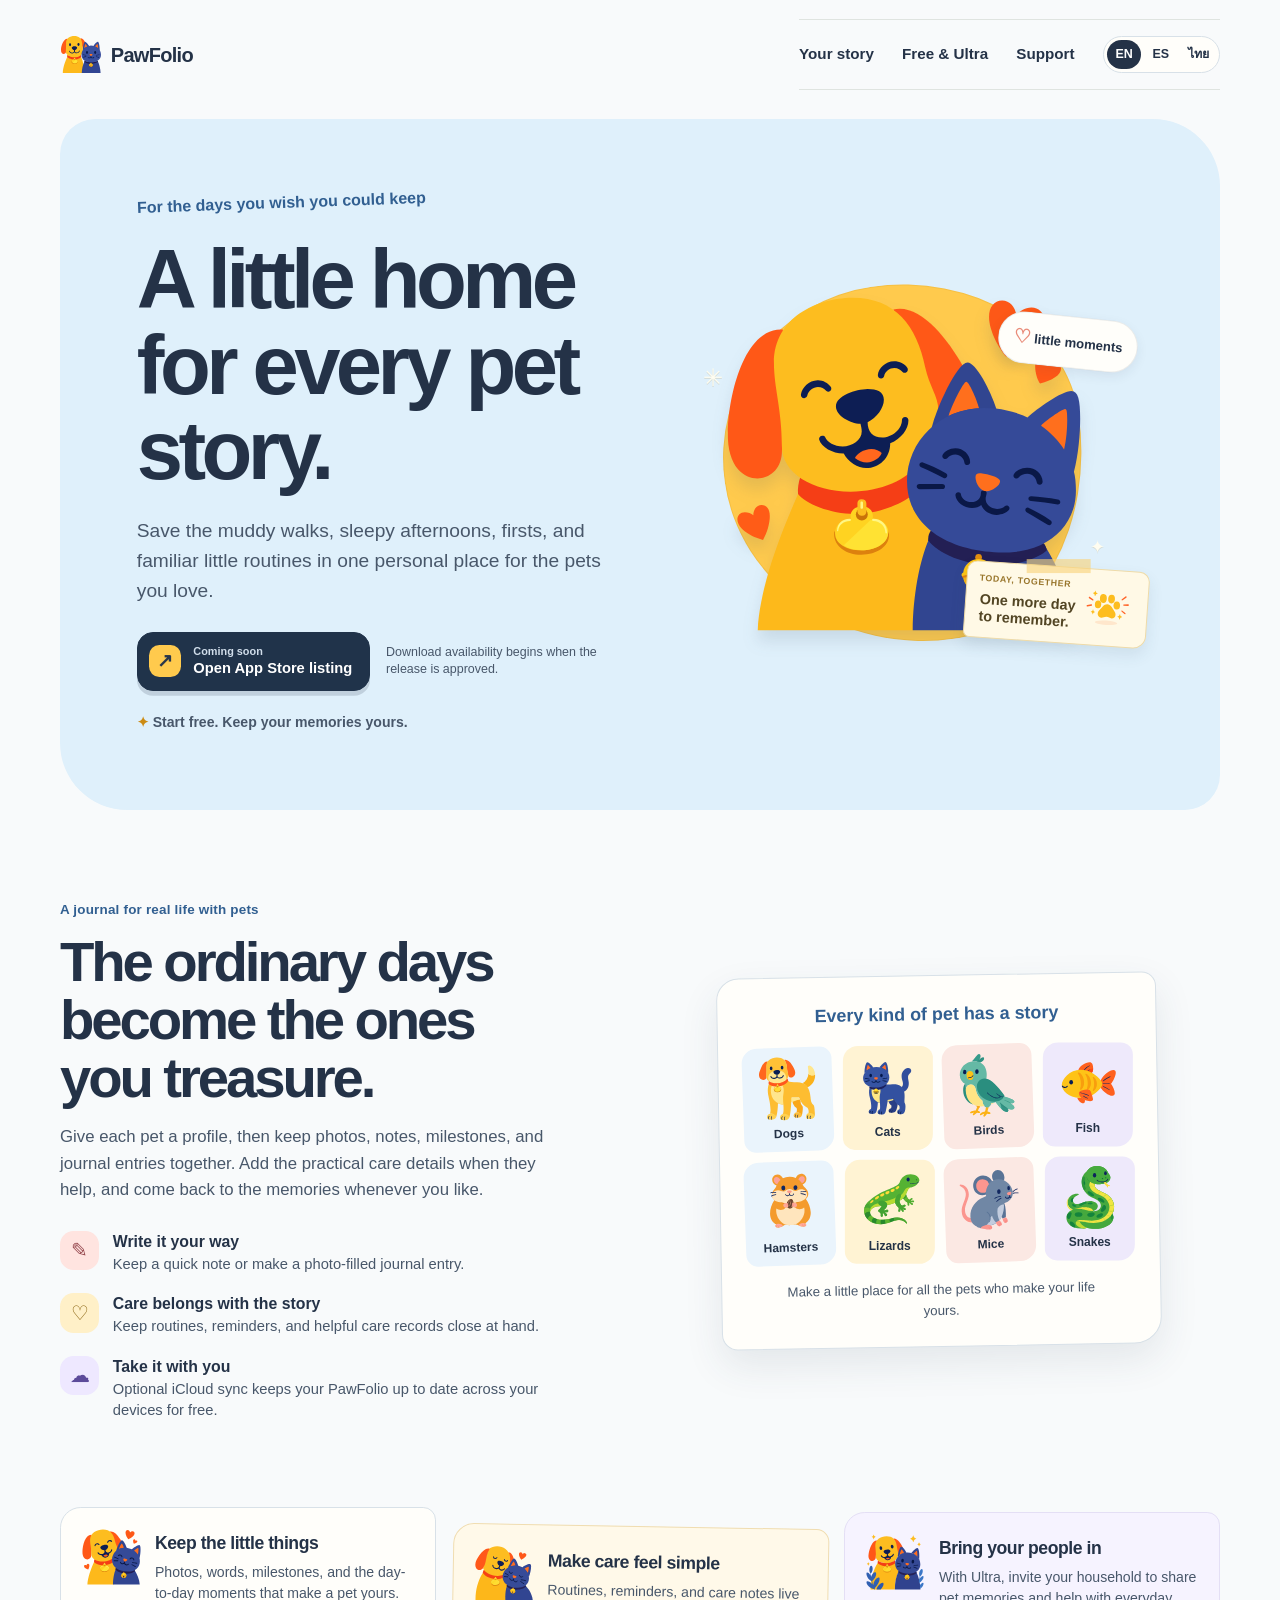
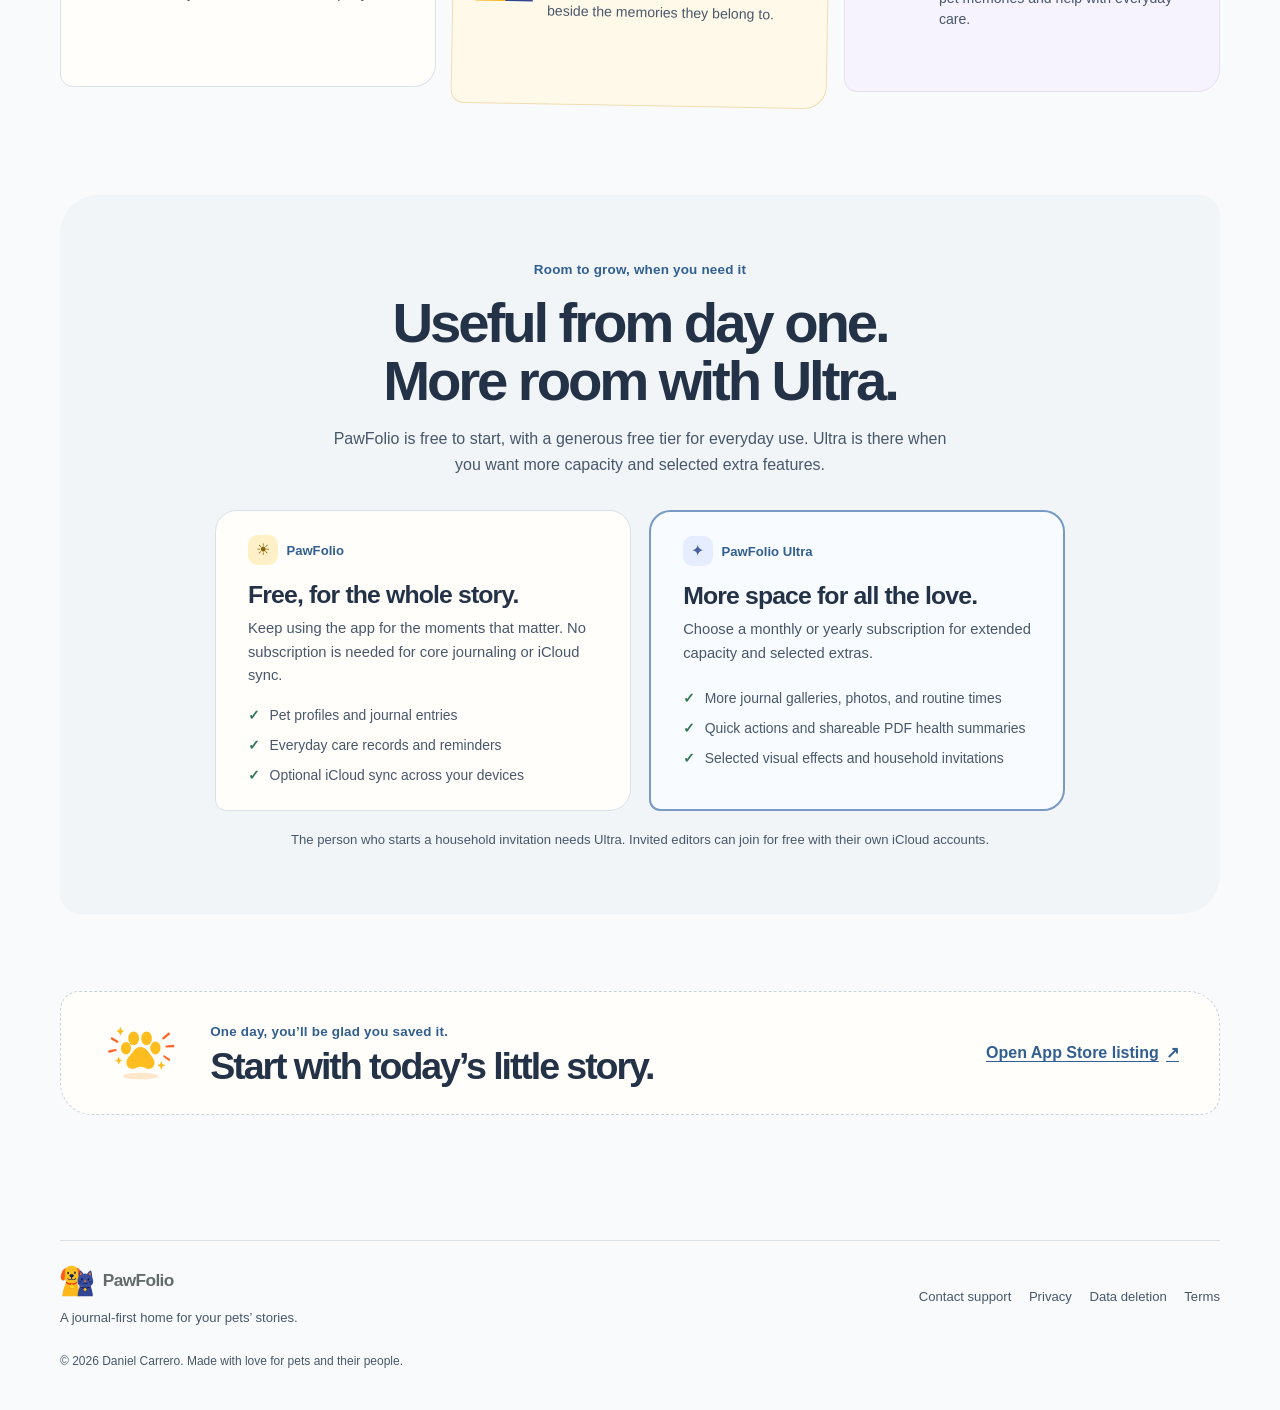
==== commit d0a009f1: "Showcase pets across localized landing pages" ====
--- a/index.html
+++ b/index.html
@@ -63,9 +63,19 @@
             <li><span class="point-icon">☁</span><span><strong>Take it with you</strong><br>Optional iCloud sync keeps your PawFolio up to date across your devices for free.</span></li>
           </ul>
         </div>
-        <figure class="screen-preview">
-          <img src="assets/pawfolio-home-preview.png" alt="PawFolio Home showing pet profiles, journals, and contacts">
-          <figcaption>Your pets, journals, and everyday details in one calm, personal space.</figcaption>
+        <figure class="pet-gallery" aria-label="Pets PawFolio is made for">
+          <p class="gallery-note">Every kind of pet has a story</p>
+          <div class="pet-grid">
+            <div class="pet-tile"><img src="assets/pets/dog.svg" alt="" aria-hidden="true"><span>Dogs</span></div>
+            <div class="pet-tile"><img src="assets/pets/cat.svg" alt="" aria-hidden="true"><span>Cats</span></div>
+            <div class="pet-tile"><img src="assets/pets/bird.svg" alt="" aria-hidden="true"><span>Birds</span></div>
+            <div class="pet-tile"><img src="assets/pets/fish.svg" alt="" aria-hidden="true"><span>Fish</span></div>
+            <div class="pet-tile"><img src="assets/pets/hamster.svg" alt="" aria-hidden="true"><span>Hamsters</span></div>
+            <div class="pet-tile"><img src="assets/pets/lizard.svg" alt="" aria-hidden="true"><span>Lizards</span></div>
+            <div class="pet-tile"><img src="assets/pets/mouse.svg" alt="" aria-hidden="true"><span>Mice</span></div>
+            <div class="pet-tile"><img src="assets/pets/snake.svg" alt="" aria-hidden="true"><span>Snakes</span></div>
+          </div>
+          <figcaption>Make a little place for all the pets who make your life yours.</figcaption>
         </figure>
       </section>
 
--- a/assets/styles.css
+++ b/assets/styles.css
@@ -120,9 +120,17 @@
 .point-icon { display: grid; width: 2.45rem; height: 2.45rem; place-items: center; border-radius: .85rem; background: var(--pink); color: #994c52; font-size: 1.25rem; }
 .story-points li:nth-child(2) .point-icon { background: #fff0c8; color: #87600c; }
 .story-points li:nth-child(3) .point-icon { background: var(--lilac); color: #5c4b9a; }
-.screen-preview { width: min(100%, 420px); justify-self: center; margin: 0; }
-.screen-preview img { display: block; width: 100%; height: auto; border: 1px solid var(--line); border-radius: 1.5rem; box-shadow: 0 1rem 2.4rem rgba(47, 68, 88, .12); }
-.screen-preview figcaption { max-width: 340px; margin: .85rem auto 0; color: var(--body-ink); font-size: .83rem; text-align: center; }
+.pet-gallery { width: min(100%, 440px); justify-self: center; margin: 0; padding: clamp(1rem, 3vw, 1.5rem); border: 1px solid var(--line); border-radius: 1.4rem .9rem 1.7rem 1rem; background: var(--paper); box-shadow: 0 1rem 2.4rem rgba(47, 68, 88, .1); transform: rotate(-1deg); }
+.gallery-note { margin: 0 0 1rem; color: var(--blue-deep); font-family: ui-rounded, "SF Pro Rounded", -apple-system, sans-serif; font-size: 1.12rem; font-weight: 800; text-align: center; }
+.pet-grid { display: grid; grid-template-columns: repeat(4, minmax(0, 1fr)); gap: .65rem; }
+.pet-tile { display: grid; min-height: 104px; align-content: center; justify-items: center; gap: .2rem; padding: .3rem; border-radius: .95rem .75rem 1rem .75rem; background: #eaf4fc; color: var(--ink); font-size: .75rem; font-weight: 720; text-align: center; }
+.pet-tile:nth-child(4n + 2) { background: #fff3d3; }
+.pet-tile:nth-child(4n + 3) { background: #fbe8e3; }
+.pet-tile:nth-child(4n) { background: #eee9fb; }
+.pet-tile:nth-child(odd) { transform: rotate(-1deg); }
+.pet-tile:nth-child(even) { transform: rotate(1deg); }
+.pet-tile img { width: 62px; height: 66px; object-fit: contain; }
+.pet-gallery figcaption { max-width: 340px; margin: 1rem auto 0; color: var(--body-ink); font-size: .83rem; text-align: center; }
 .feature-ribbon { display: grid; grid-template-columns: repeat(3, minmax(0, 1fr)); align-items: start; gap: 1rem; margin: 0 0 5.6rem; }
 .feature-note { display: flex; align-items: flex-start; gap: .8rem; min-height: 180px; padding: 1.25rem 1.2rem; border: 1px solid var(--line); border-radius: 1.3rem .8rem 1.4rem .8rem; background: var(--paper); }
 .feature-note:nth-child(2) { margin-top: 1.2rem; border-color: #f0ddb1; background: #fff9e9; transform: rotate(1deg); }
@@ -172,6 +180,10 @@
   .feature-note:nth-child(2) { border-color: #67583b; background: #342f24; }
   .feature-note:nth-child(3) { border-color: #494260; background: #2a293a; }
   .plan-card { background: #202936; }
+  .pet-tile { background: #2c4052; }
+  .pet-tile:nth-child(4n + 2) { background: #47402e; }
+  .pet-tile:nth-child(4n + 3) { background: #4b3639; }
+  .pet-tile:nth-child(4n) { background: #37334c; }
   .plan-ultra { background: #253348; }
   .plan-doodle { background: #4b432f; }
   .plan-ultra .plan-doodle { background: #333f5a; }
@@ -205,7 +217,9 @@
   .memory-slip { right: 0; bottom: 1%; }
   .story-section { grid-template-columns: 1fr; gap: 1.5rem; margin-bottom: 3.8rem; }
   .story-section h2, .plans-heading h2 { font-size: clamp(2.35rem, 10vw, 3.5rem); }
-  .screen-preview { width: min(100%, 360px); }
+  .pet-gallery { width: min(100%, 440px); }
+  .pet-tile { min-height: 90px; }
+  .pet-tile img { width: 55px; height: 58px; }
   .feature-ribbon { grid-template-columns: 1fr; gap: .75rem; margin-bottom: 3.8rem; }
   .feature-note, .feature-note:nth-child(2), .feature-note:nth-child(3) { flex-direction: row; min-height: 0; margin: 0; padding: 1rem; transform: none; }
   .feature-note img { width: 54px; height: 52px; }
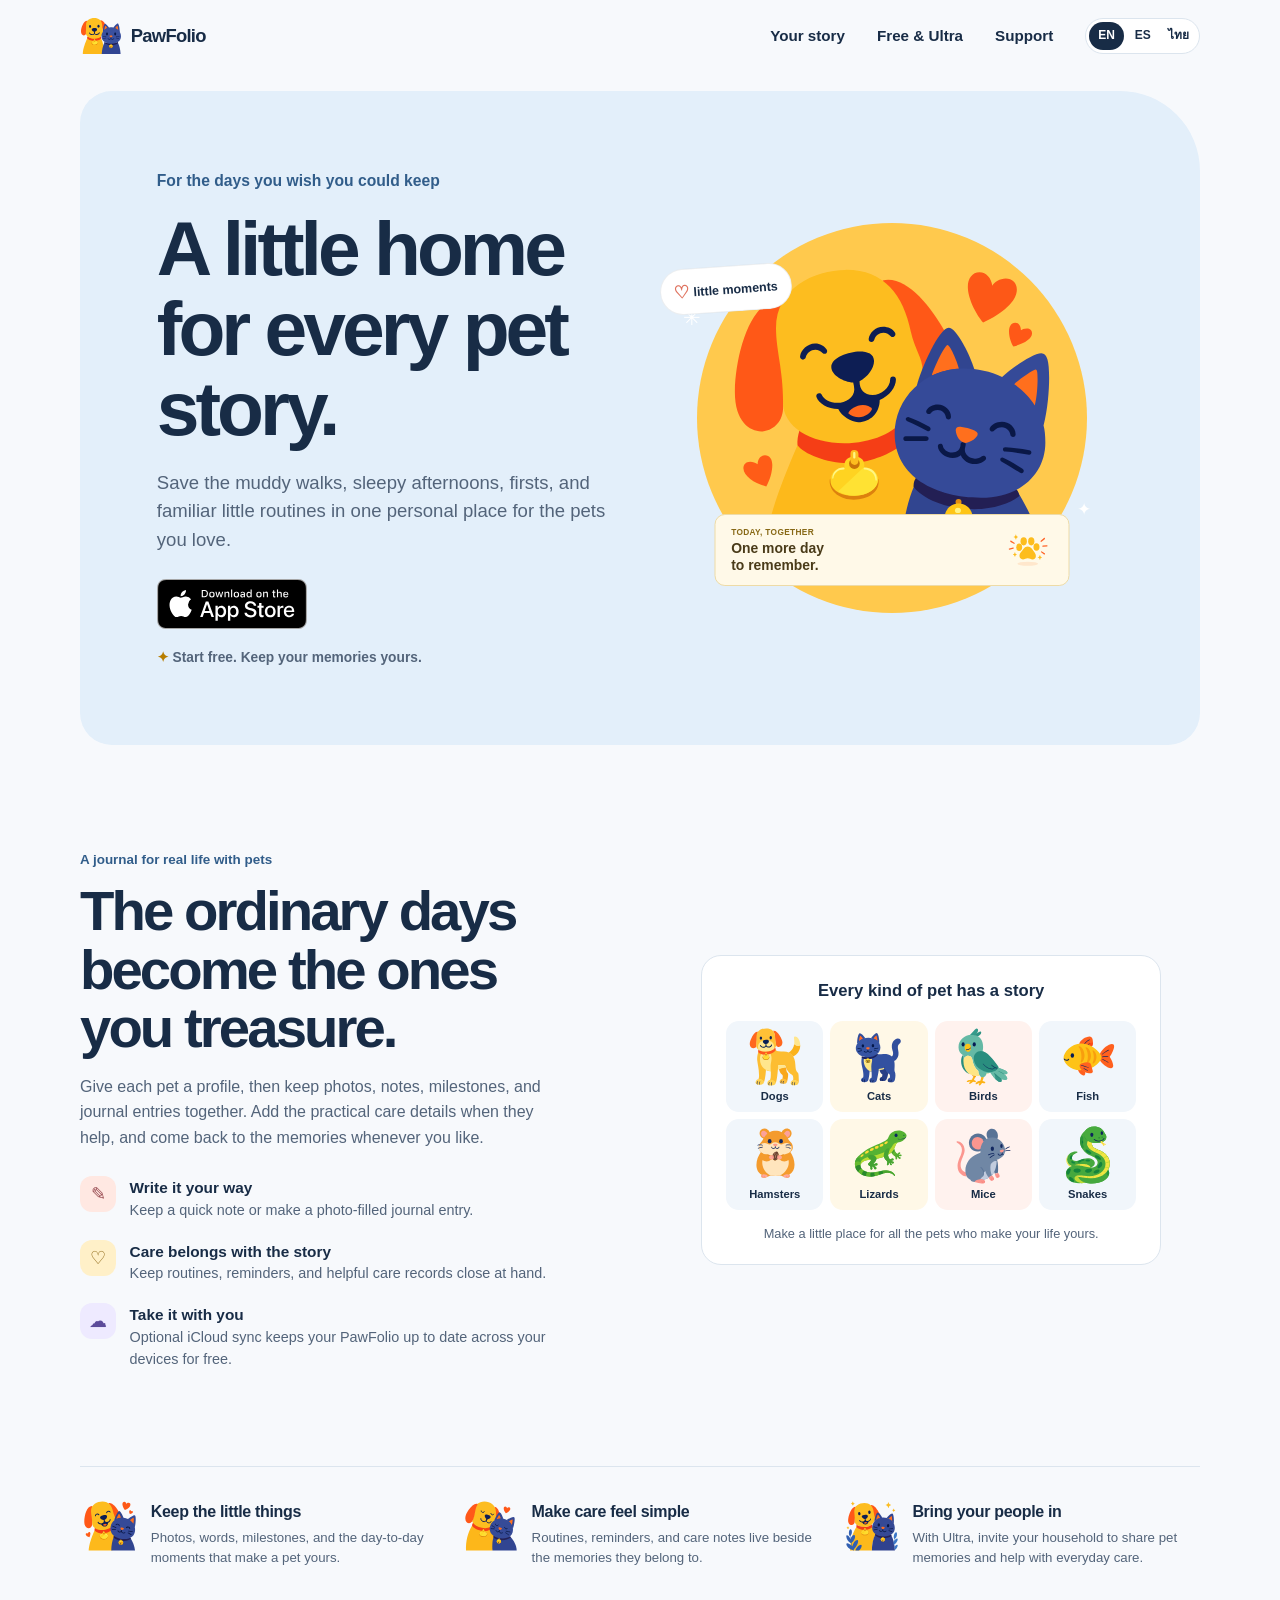
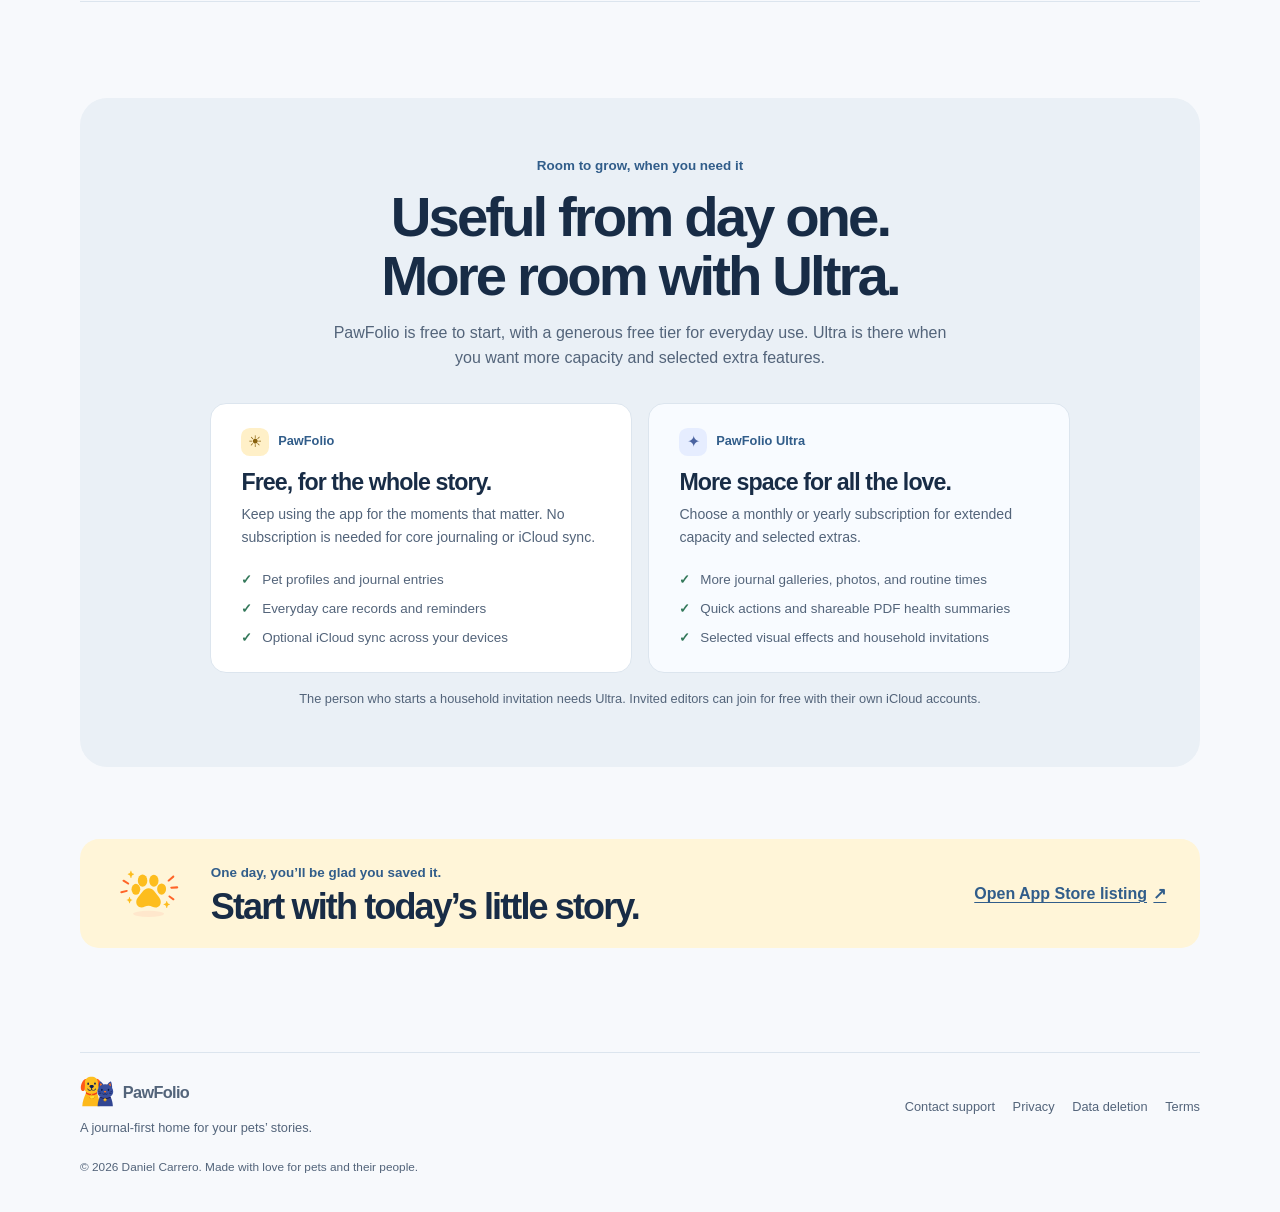
==== commit 7f1253b8: "Replace stale App Store callouts with Apple badges" ====
--- a/index.html
+++ b/index.html
@@ -34,11 +34,9 @@
           <h1 id="hero-title">A little home for every pet story.</h1>
           <p class="hero-lede">Save the muddy walks, sleepy afternoons, firsts, and familiar little routines in one personal place for the pets you love.</p>
           <div class="hero-actions">
-            <a class="store-button" href="https://apps.apple.com/us/app/pawfolio-pet-journal/id6808058586" target="_blank" rel="noopener noreferrer">
-              <span class="store-mark" aria-hidden="true">↗</span>
-              <span><small>Coming soon</small><strong>Open App Store listing</strong></span>
+            <a class="store-badge" href="https://apps.apple.com/us/app/pawfolio-pet-journal/id6808058586" target="_blank" rel="noopener noreferrer" aria-label="Download on the App Store">
+              <img src="assets/app-store-badge-en-us.svg" alt="" width="150" height="50">
             </a>
-            <span class="availability-note">Download availability begins when the release is approved.</span>
           </div>
           <p class="hero-promise"><span aria-hidden="true">✦</span> Start free. Keep your memories yours.</p>
         </div>
--- a/assets/styles.css
+++ b/assets/styles.css
@@ -1,36 +1,25 @@
 :root {
-  color-scheme: light dark;
-  --background: #f7f7f5;
+  color-scheme: light;
+  --background: #f7f9fc;
   --surface: #ffffff;
-  --text: #1b1d1c;
-  --muted: #656b68;
-  --accent: #2f7562;
-  --border: #dfe4e0;
-  --warning: #fff4d6;
-}
-
-@media (prefers-color-scheme: dark) {
-  :root {
-    --background: #151817;
-    --surface: #202523;
-    --text: #f2f4f2;
-    --muted: #b1bab5;
-    --accent: #8dd2b9;
-    --border: #39423e;
-    --warning: #3b321d;
-  }
+  --text: #182c46;
+  --muted: #53647a;
+  --accent: #315d8a;
+  --border: #dce5ee;
+  --warning: #fff6dd;
 }
 
 * { box-sizing: border-box; }
 html { font-family: -apple-system, BlinkMacSystemFont, "SF Pro Text", "Segoe UI", sans-serif; }
 body { margin: 0; background: var(--background); color: var(--text); line-height: 1.65; }
 a { color: var(--accent); }
-.shell { width: min(100% - 2rem, 860px); margin: 0 auto; }
-header { padding: 3.5rem 0 2rem; }
+.shell { width: min(100% - 3rem, 860px); margin: 0 auto; }
+header { padding: 2rem 0 1.5rem; }
 .brand { color: var(--text); text-decoration: none; font-weight: 700; letter-spacing: .01em; }
-.eyebrow { color: var(--accent); font-size: .8rem; font-weight: 700; letter-spacing: .12em; text-transform: uppercase; }
-h1 { margin: .35rem 0 .75rem; font-size: clamp(2rem, 5vw, 3.4rem); line-height: 1.1; letter-spacing: -.04em; }
-h2 { margin-top: 2.25rem; line-height: 1.2; }
+.eyebrow { display: flex; align-items: center; gap: .55rem; color: var(--text); font-size: 1.1rem; font-weight: 760; letter-spacing: -.04em; }
+.eyebrow::before { width: 42px; height: 40px; background: url("pawfolio.svg") center / contain no-repeat; content: ""; }
+h1 { margin: .65rem 0 .75rem; font-size: clamp(2.25rem, 5.5vw, 3.8rem); font-weight: 760; line-height: 1.04; letter-spacing: -.052em; }
+h2 { margin-top: 2.25rem; line-height: 1.2; letter-spacing: -.025em; }
 h3 { margin-top: 1.5rem; line-height: 1.3; }
 .lede { max-width: 680px; color: var(--muted); font-size: 1.1rem; }
 nav { display: flex; flex-wrap: wrap; gap: .6rem 1rem; padding: 1rem 0; border-top: 1px solid var(--border); border-bottom: 1px solid var(--border); }
@@ -41,7 +30,7 @@
 .card:hover { border-color: var(--accent); }
 .card h2 { margin: 0 0 .35rem; font-size: 1.15rem; }
 .card p { margin: 0; color: var(--muted); font-size: .95rem; }
-.app-link { display: inline-block; padding: .75rem 1rem; border-radius: .7rem; background: var(--accent); color: var(--background); font-weight: 700; text-decoration: none; }
+.app-link { display: inline-block; padding: .75rem 1rem; border-radius: .7rem; background: var(--text); color: #ffffff; font-weight: 700; text-decoration: none; }
 .app-link:hover, .app-link:focus-visible { text-decoration: underline; }
 .notice { margin: 1.5rem 0; padding: 1rem 1.2rem; background: var(--warning); border-left: 4px solid #d79b25; border-radius: .4rem; }
 li { margin: .45rem 0; }
@@ -49,18 +38,33 @@
 .language { float: right; }
 @media (max-width: 600px) { .language { float: none; display: block; margin-top: .7rem; } header { padding-top: 2.4rem; } }
 
-/* Campaign landing page */
+.shell > header { padding: 1.6rem 0 1.35rem; }
+.shell > header .eyebrow { text-transform: none; }
+.shell > nav { align-items: center; gap: .65rem 1.1rem; padding: .85rem 0; }
+.shell > nav a { color: var(--accent); font-size: .88rem; font-weight: 620; }
+.shell > main { padding: 1.15rem 0 2.5rem; }
+.shell > main h2 { margin: 2rem 0 .65rem; font-size: 1.4rem; }
+.shell > main p, .shell > main li { color: var(--text); }
+.shell > main p { line-height: 1.7; }
+.shell > main a:not(.app-link) { text-decoration-thickness: 1px; text-underline-offset: .18em; }
+.shell > footer { padding: 1.2rem 0 2rem; border-top: 1px solid var(--border); font-size: .82rem; }
+.shell > .eyebrow { color: var(--text); }
+.notice { border: 1px solid #f1dfa8; border-left: 4px solid #d79b25; }
+.shell a:focus-visible { outline: 3px solid #986ce1; outline-offset: 3px; }
+
+/* PawFolio landing pages */
 body.landing-page {
-  --page: #f8fafb;
-  --ink: #243247;
-  --body-ink: #48576a;
-  --blue: #dff0fb;
-  --blue-deep: #315f91;
-  --yellow: #ffca4d;
-  --pink: #ffe4e0;
-  --lilac: #eee8ff;
-  --paper: #fffefa;
-  --line: #d8e1e8;
+  color-scheme: light;
+  --page: #f7f9fc;
+  --surface: #ffffff;
+  --ink: #182c46;
+  --body-ink: #53647a;
+  --blue: #e3effa;
+  --blue-deep: #315d8a;
+  --yellow: #ffc94d;
+  --pink: #ffe8e2;
+  --lilac: #eeeaff;
+  --line: #dce5ee;
   margin: 0;
   background: var(--page);
   color: var(--ink);
@@ -69,175 +73,145 @@
 }
 
 body.landing-page a { color: inherit; }
-.landing-shell { width: min(100% - 2.5rem, 1160px); margin: 0 auto; }
-.site-header { display: flex; align-items: center; justify-content: space-between; gap: 1.5rem; padding: 1.2rem 0; }
-.site-brand { display: inline-flex; align-items: center; gap: .55rem; color: var(--ink); font-family: ui-rounded, "SF Pro Rounded", -apple-system, sans-serif; font-size: 1.25rem; font-weight: 800; letter-spacing: -.035em; text-decoration: none; }
+.landing-shell { width: min(100% - 3rem, 1120px); margin: 0 auto; }
+.site-header { display: flex; align-items: center; justify-content: space-between; gap: 1.5rem; padding: 1rem 0; }
+.site-brand { display: inline-flex; align-items: center; gap: .55rem; color: var(--ink); font-size: 1.15rem; font-weight: 760; letter-spacing: -.04em; text-decoration: none; }
 .site-brand img { object-fit: contain; }
-.site-nav { display: flex; align-items: center; gap: clamp(.8rem, 2.2vw, 1.8rem); font-size: .92rem; font-weight: 650; }
+.site-nav { display: flex; align-items: center; gap: clamp(1rem, 2.5vw, 2rem); padding: 0; border: 0; font-size: .9rem; font-weight: 630; }
 .site-nav > a { text-decoration: none; }
 .site-nav > a:hover, .site-footer a:hover { color: var(--blue-deep); text-decoration: underline; text-underline-offset: .2em; }
-.language-links { display: flex; align-items: center; gap: .15rem; padding: .2rem; border: 1px solid var(--line); border-radius: 999px; background: var(--paper); }
-.language-links a { min-width: 2.15rem; padding: .26rem .45rem; border-radius: 999px; color: var(--body-ink); font-size: .78rem; text-align: center; text-decoration: none; }
+.language-links { display: flex; align-items: center; gap: .1rem; padding: .2rem; border: 1px solid var(--line); border-radius: 999px; background: var(--surface); }
+.language-links a { min-width: 2.15rem; padding: .25rem .4rem; border-radius: 999px; color: var(--body-ink); font-size: .75rem; text-align: center; text-decoration: none; }
 .language-links a[aria-current="page"] { background: var(--ink); color: white; }
-.landing-page main { padding: 0 0 3rem; }
-.hero { position: relative; display: grid; grid-template-columns: minmax(0, 1.05fr) minmax(300px, .95fr); align-items: center; min-height: 545px; margin: .6rem 0 5.6rem; padding: clamp(2.2rem, 6vw, 5.3rem); overflow: hidden; border-radius: 2.2rem 4.2rem 2.2rem 4.2rem; background: var(--blue); }
-.hero-copy { position: relative; z-index: 2; max-width: 580px; }
-.handwritten-note { margin: 0 0 1rem; color: var(--blue-deep); font-family: ui-rounded, "SF Pro Rounded", -apple-system, sans-serif; font-size: 1rem; font-weight: 750; transform: rotate(-2deg); transform-origin: left center; }
-.hero h1, .story-section h2, .plans-heading h2, .closing-card h2 { margin: 0; font-family: ui-rounded, "SF Pro Rounded", -apple-system, sans-serif; font-weight: 820; letter-spacing: -.055em; line-height: 1.03; }
-.hero h1 { max-width: 640px; font-size: clamp(3rem, 6.5vw, 5.6rem); }
-.hero-lede { max-width: 485px; margin: 1.4rem 0 1.65rem; color: var(--body-ink); font-size: clamp(1.08rem, 1.5vw, 1.23rem); line-height: 1.55; }
+.landing-page main { padding: 0 0 2rem; }
+
+.hero { position: relative; display: grid; grid-template-columns: minmax(0, 1fr) minmax(350px, .92fr); align-items: center; min-height: 510px; margin: 1.2rem 0 6.5rem; padding: clamp(2.5rem, 6vw, 5.2rem); overflow: hidden; border-radius: 2rem 5rem 2rem 2rem; background: var(--blue); }
+.hero-copy { position: relative; z-index: 2; max-width: 570px; }
+.handwritten-note { margin: 0 0 1rem; color: var(--blue-deep); font-size: .98rem; font-weight: 700; }
+.hero h1, .story-section h2, .plans-heading h2, .closing-card h2 { margin: 0; font-family: -apple-system, BlinkMacSystemFont, "SF Pro Display", "Segoe UI", sans-serif; font-weight: 760; letter-spacing: -.052em; line-height: 1.04; }
+.hero h1 { max-width: 610px; font-size: clamp(3.25rem, 6vw, 5.1rem); }
+.hero-lede { max-width: 465px; margin: 1.25rem 0 1.5rem; color: var(--body-ink); font-size: clamp(1.04rem, 1.45vw, 1.18rem); line-height: 1.55; }
 .hero-actions { display: flex; flex-wrap: wrap; align-items: center; gap: .8rem 1rem; }
-.store-button { display: inline-flex; align-items: center; gap: .75rem; min-height: 3.65rem; padding: .55rem 1.05rem .55rem .72rem; border: 1px solid #20334a; border-radius: 1rem; background: #20334a; box-shadow: 0 .3rem 0 rgba(36, 50, 71, .17); color: white !important; text-decoration: none; transition: transform .16s ease, box-shadow .16s ease; }
-.store-button:hover { transform: translateY(-2px); box-shadow: 0 .45rem 0 rgba(36, 50, 71, .17); }
-.store-mark { display: grid; width: 2rem; height: 2rem; place-items: center; border-radius: .65rem; background: var(--yellow); color: #29364a; font-size: 1.2rem; font-weight: 800; }
-.store-button small, .store-button strong { display: block; line-height: 1.25; }
-.store-button small { color: #d1deeb; font-size: .68rem; font-weight: 650; }
-.store-button strong { font-size: .92rem; }
-.availability-note { max-width: 220px; color: var(--body-ink); font-size: .78rem; line-height: 1.35; }
-.hero-promise { margin: 1.25rem 0 0; color: var(--body-ink); font-size: .88rem; font-weight: 650; }
-.hero-promise span { color: #cc8b13; }
+.store-badge { display: inline-block; width: min(150px, 100%); line-height: 0; }
+.store-badge img { display: block; width: 100%; height: auto; }
+.store-badge:focus-visible { outline: 3px solid var(--blue-deep); outline-offset: 4px; border-radius: 5px; }
+.hero-promise { margin: 1.1rem 0 0; color: var(--body-ink); font-size: .86rem; font-weight: 620; }
+.hero-promise span { color: #b77d00; }
 .hero-art { position: relative; display: grid; min-height: 390px; place-items: center; isolation: isolate; }
-.art-sun { position: absolute; z-index: -1; width: min(32vw, 360px); aspect-ratio: 1; border: 1px solid rgba(211, 151, 26, .2); border-radius: 48% 52% 43% 57% / 48% 43% 57% 52%; background: var(--yellow); transform: rotate(-8deg); }
-.hero-mascot { position: relative; z-index: 1; width: min(90%, 370px); height: auto; filter: drop-shadow(0 .7rem .5rem rgba(52, 74, 99, .13)); }
-.art-sticker { position: absolute; z-index: 2; padding: .6rem .9rem; border: 1px solid rgba(40, 55, 75, .09); border-radius: 999px; background: var(--paper); box-shadow: 0 .25rem .7rem rgba(40, 55, 75, .08); color: var(--ink); font-size: .82rem; font-weight: 750; }
-.sticker-one { top: 12%; right: 1%; transform: rotate(6deg); }
-.sticker-one span { color: #e98b79; font-size: 1.2rem; vertical-align: -.06em; }
-.memory-slip { position: absolute; z-index: 3; right: -1%; bottom: 4%; display: flex; align-items: center; gap: .4rem; max-width: 240px; padding: .75rem .85rem; border: 1px solid #efdba8; border-radius: .65rem .65rem .8rem .4rem; background: #fff9e6; box-shadow: 0 .45rem .9rem rgba(52, 74, 99, .1); transform: rotate(4deg); }
-.memory-slip::before { position: absolute; top: -.5rem; left: 50%; width: 4rem; height: .9rem; background: rgba(248, 211, 123, .62); content: ""; transform: translateX(-50%) rotate(-4deg); }
-.memory-slip .slip-date { position: absolute; top: .58rem; left: .75rem; color: #98752b; font-size: .55rem; font-weight: 800; letter-spacing: .07em; }
-.memory-slip strong { padding-top: 1.05rem; color: #524524; font-family: ui-rounded, "SF Pro Rounded", -apple-system, sans-serif; font-size: .9rem; line-height: 1.2; }
-.memory-slip img { width: 51px; height: 48px; object-fit: contain; }
-.art-sparkle { position: absolute; color: #fffdf0; text-shadow: 0 1px 0 rgba(163, 117, 27, .17); }
-.sparkle-one { top: 23%; left: 8%; font-size: 1.5rem; }
-.sparkle-two { right: 8%; bottom: 25%; font-size: 1.15rem; }
-.story-section { display: grid; grid-template-columns: minmax(0, .95fr) minmax(280px, 1.05fr); align-items: center; gap: clamp(2rem, 7vw, 5.5rem); margin: 0 0 5.3rem; }
-.section-kicker { margin: 0 0 .75rem; color: var(--blue-deep); font-size: .84rem; font-weight: 800; letter-spacing: .015em; }
-.story-section h2, .plans-heading h2 { max-width: 600px; font-size: clamp(2.25rem, 4.4vw, 3.8rem); }
-.story-copy > p:not(.section-kicker) { max-width: 580px; color: var(--body-ink); font-size: 1.05rem; }
-.story-points { display: grid; gap: 1.15rem; margin: 1.65rem 0 0; padding: 0; list-style: none; }
-.story-points li { display: grid; grid-template-columns: 2.55rem 1fr; gap: .75rem; margin: 0; color: var(--body-ink); font-size: .92rem; line-height: 1.45; }
-.story-points strong { color: var(--ink); font-size: .99rem; }
-.point-icon { display: grid; width: 2.45rem; height: 2.45rem; place-items: center; border-radius: .85rem; background: var(--pink); color: #994c52; font-size: 1.25rem; }
+.art-sun { position: absolute; z-index: 0; width: min(100%, 390px); aspect-ratio: 1; border-radius: 50%; background: var(--yellow); }
+.hero-mascot { position: relative; z-index: 1; width: min(84%, 330px); height: auto; }
+.art-sticker { position: absolute; z-index: 2; padding: .5rem .8rem; border: 1px solid rgba(24, 44, 70, .08); border-radius: 999px; background: var(--surface); color: var(--ink); font-size: .78rem; font-weight: 700; }
+.sticker-one { top: 11%; left: 0; transform: rotate(-4deg); }
+.sticker-one span { color: #df725e; font-size: 1.1rem; vertical-align: -.06em; }
+.memory-slip { position: absolute; z-index: 3; left: 50%; bottom: 7%; display: grid; grid-template-areas: "date image" "copy image"; grid-template-columns: 1fr 48px; align-items: center; column-gap: .8rem; width: min(100%, 355px); min-height: 72px; padding: .65rem 1rem; border: 1px solid #eedba6; border-radius: .65rem; background: #fff9e8; transform: translateX(-50%); }
+.memory-slip .slip-date { grid-area: date; color: #876815; font-size: .52rem; font-weight: 780; letter-spacing: .04em; }
+.memory-slip strong { grid-area: copy; color: #4a3b19; font-size: .87rem; line-height: 1.25; }
+.memory-slip img { grid-area: image; width: 47px; height: 45px; object-fit: contain; }
+.art-sparkle { position: absolute; color: white; }
+.sparkle-one { top: 20%; left: 5%; font-size: 1.3rem; }
+.sparkle-two { right: 7%; bottom: 23%; font-size: 1.05rem; }
+
+.story-section { display: grid; grid-template-columns: minmax(0, .95fr) minmax(330px, 1.05fr); align-items: center; gap: clamp(3rem, 8vw, 6rem); margin: 0 0 6rem; }
+.section-kicker { margin: 0 0 .7rem; color: var(--blue-deep); font-size: .84rem; font-weight: 720; }
+.story-section h2, .plans-heading h2 { max-width: 580px; font-size: clamp(2.5rem, 4.4vw, 3.8rem); }
+.story-copy > p:not(.section-kicker) { max-width: 550px; color: var(--body-ink); font-size: 1rem; }
+.story-points { display: grid; gap: 1.15rem; margin: 1.6rem 0 0; padding: 0; list-style: none; }
+.story-points li { display: grid; grid-template-columns: 2.35rem 1fr; gap: .75rem; margin: 0; color: var(--body-ink); font-size: .9rem; line-height: 1.5; }
+.story-points strong { color: var(--ink); font-size: .96rem; }
+.point-icon { display: grid; width: 2.25rem; height: 2.25rem; place-items: center; border-radius: .75rem; background: var(--pink); color: #994c52; font-size: 1.1rem; }
 .story-points li:nth-child(2) .point-icon { background: #fff0c8; color: #87600c; }
 .story-points li:nth-child(3) .point-icon { background: var(--lilac); color: #5c4b9a; }
-.pet-gallery { width: min(100%, 440px); justify-self: center; margin: 0; padding: clamp(1rem, 3vw, 1.5rem); border: 1px solid var(--line); border-radius: 1.4rem .9rem 1.7rem 1rem; background: var(--paper); box-shadow: 0 1rem 2.4rem rgba(47, 68, 88, .1); transform: rotate(-1deg); }
-.gallery-note { margin: 0 0 1rem; color: var(--blue-deep); font-family: ui-rounded, "SF Pro Rounded", -apple-system, sans-serif; font-size: 1.12rem; font-weight: 800; text-align: center; }
-.pet-grid { display: grid; grid-template-columns: repeat(4, minmax(0, 1fr)); gap: .65rem; }
-.pet-tile { display: grid; min-height: 104px; align-content: center; justify-items: center; gap: .2rem; padding: .3rem; border-radius: .95rem .75rem 1rem .75rem; background: #eaf4fc; color: var(--ink); font-size: .75rem; font-weight: 720; text-align: center; }
-.pet-tile:nth-child(4n + 2) { background: #fff3d3; }
-.pet-tile:nth-child(4n + 3) { background: #fbe8e3; }
-.pet-tile:nth-child(4n) { background: #eee9fb; }
-.pet-tile:nth-child(odd) { transform: rotate(-1deg); }
-.pet-tile:nth-child(even) { transform: rotate(1deg); }
-.pet-tile img { width: 62px; height: 66px; object-fit: contain; }
-.pet-gallery figcaption { max-width: 340px; margin: 1rem auto 0; color: var(--body-ink); font-size: .83rem; text-align: center; }
-.feature-ribbon { display: grid; grid-template-columns: repeat(3, minmax(0, 1fr)); align-items: start; gap: 1rem; margin: 0 0 5.6rem; }
-.feature-note { display: flex; align-items: flex-start; gap: .8rem; min-height: 180px; padding: 1.25rem 1.2rem; border: 1px solid var(--line); border-radius: 1.3rem .8rem 1.4rem .8rem; background: var(--paper); }
-.feature-note:nth-child(2) { margin-top: 1.2rem; border-color: #f0ddb1; background: #fff9e9; transform: rotate(1deg); }
-.feature-note:nth-child(3) { margin-top: .35rem; border-color: #e4dff5; background: #f6f3ff; }
-.feature-note img { flex: 0 0 auto; width: 62px; height: 58px; object-fit: contain; }
-.feature-note h3 { margin: .25rem 0 .45rem; font-family: ui-rounded, "SF Pro Rounded", -apple-system, sans-serif; font-size: 1.1rem; letter-spacing: -.025em; }
-.feature-note p { margin: 0; color: var(--body-ink); font-size: .88rem; line-height: 1.5; }
-.plans-section { padding: clamp(2.2rem, 5vw, 4rem); border-radius: 2.4rem 1.3rem 2.4rem 1.3rem; background: #f1f5f7; }
-.plans-heading { max-width: 720px; margin: 0 auto 2rem; text-align: center; }
-.plans-heading .section-kicker { margin-bottom: .85rem; }
+.pet-gallery { width: min(100%, 460px); justify-self: center; margin: 0; padding: 1.4rem 1.5rem 1.2rem; border: 1px solid var(--line); border-radius: 1.25rem; background: var(--surface); }
+.gallery-note { margin: 0 0 1rem; color: var(--ink); font-size: 1.04rem; font-weight: 730; text-align: center; }
+.pet-grid { display: grid; grid-template-columns: repeat(4, minmax(0, 1fr)); gap: .45rem; }
+.pet-tile { display: grid; min-height: 91px; align-content: center; justify-items: center; gap: .1rem; padding: .25rem; border-radius: .8rem; background: #f1f6fb; color: var(--ink); font-size: .7rem; font-weight: 650; text-align: center; }
+.pet-tile:nth-child(4n + 2) { background: #fff8e7; }
+.pet-tile:nth-child(4n + 3) { background: #fff2ee; }
+.pet-tile img { width: 58px; height: 60px; object-fit: contain; }
+.pet-gallery figcaption { max-width: 340px; margin: .9rem auto 0; color: var(--body-ink); font-size: .8rem; text-align: center; }
+
+.feature-ribbon { display: grid; grid-template-columns: repeat(3, minmax(0, 1fr)); gap: 1.4rem; margin: 0 0 6rem; padding: 1.5rem 0; border-top: 1px solid var(--line); border-bottom: 1px solid var(--line); }
+.feature-note { display: flex; align-items: flex-start; gap: .85rem; padding: .55rem .2rem; }
+.feature-note img { flex: 0 0 auto; width: 54px; height: 52px; object-fit: contain; }
+.feature-note h3 { margin: .1rem 0 .35rem; font-size: 1rem; letter-spacing: -.02em; }
+.feature-note p { margin: 0; color: var(--body-ink); font-size: .83rem; line-height: 1.5; }
+
+.plans-section { padding: clamp(2.2rem, 5vw, 3.6rem); border-radius: 1.7rem; background: #eaf0f6; }
+.plans-heading { max-width: 730px; margin: 0 auto 2rem; text-align: center; }
 .plans-heading h2 { margin: 0 auto; }
-.plans-heading > p:last-child { max-width: 620px; margin: 1rem auto 0; color: var(--body-ink); }
-.plan-pair { display: grid; grid-template-columns: repeat(2, minmax(0, 1fr)); gap: 1.15rem; max-width: 850px; margin: 0 auto; }
-.plan-card { padding: 1.55rem clamp(1.25rem, 3vw, 2rem); border: 1px solid var(--line); border-radius: 1.35rem 1.35rem 1.35rem .7rem; background: var(--paper); }
-.plan-ultra { border: 2px solid #789ac4; background: #f8fbff; }
+.plans-heading > p:last-child { max-width: 630px; margin: .9rem auto 0; color: var(--body-ink); }
+.plan-pair { display: grid; grid-template-columns: repeat(2, minmax(0, 1fr)); gap: 1rem; max-width: 860px; margin: 0 auto; }
+.plan-card { padding: 1.5rem clamp(1.25rem, 3vw, 1.9rem); border: 1px solid var(--line); border-radius: 1rem; background: var(--surface); }
+.plan-ultra { border: 1px solid var(--line); background: #f8fbff; }
 .plan-topline { display: flex; align-items: center; gap: .55rem; }
-.plan-doodle { display: grid; width: 1.85rem; height: 1.85rem; place-items: center; border-radius: .6rem; background: #fff0c8; color: #87600c; }
+.plan-doodle { display: grid; width: 1.75rem; height: 1.75rem; place-items: center; border-radius: .55rem; background: #fff0c8; color: #87600c; }
 .plan-ultra .plan-doodle { background: #e6edff; color: #4a63a0; }
-.plan-label { margin: 0; color: var(--blue-deep); font-size: .82rem; font-weight: 800; }
-.plan-card h3 { margin: 1rem 0 .5rem; font-family: ui-rounded, "SF Pro Rounded", -apple-system, sans-serif; font-size: 1.55rem; letter-spacing: -.035em; line-height: 1.13; }
-.plan-card > p:not(.plan-label) { min-height: 3.3rem; margin: 0; color: var(--body-ink); font-size: .92rem; }
-.plan-card ul { display: grid; gap: .65rem; margin: 1.15rem 0 0; padding: 0; list-style: none; }
-.plan-card li { position: relative; margin: 0; padding-left: 1.35rem; color: var(--body-ink); font-size: .87rem; line-height: 1.4; }
-.plan-card li::before { position: absolute; left: 0; color: #327759; content: "✓"; font-weight: 850; }
-.sharing-footnote { max-width: 760px; margin: 1.15rem auto 0; color: var(--body-ink); font-size: .82rem; text-align: center; }
-.closing-card { display: grid; grid-template-columns: 90px 1fr auto; align-items: center; gap: 1.2rem; margin: 4.8rem 0; padding: 1.5rem clamp(1.25rem, 4vw, 2.5rem); border: 1px dashed #c9d3dc; border-radius: 1.2rem 2rem 1.2rem 2rem; background: var(--paper); }
-.closing-card > img { width: 80px; height: 74px; object-fit: contain; }
-.closing-card .section-kicker { margin-bottom: .3rem; }
-.closing-card h2 { font-size: clamp(1.65rem, 3vw, 2.35rem); }
-.text-link { display: inline-flex; align-items: center; gap: .45rem; color: var(--blue-deep) !important; font-weight: 780; text-decoration-thickness: 1px; text-underline-offset: .2em; white-space: nowrap; }
-.site-footer { display: grid; grid-template-columns: minmax(220px, 1fr) auto; align-items: center; gap: 1.5rem; padding: 1.5rem 0 2.4rem; border-top: 1px solid var(--line); }
-.footer-brand .site-brand { font-size: 1.08rem; }
-.footer-brand p { margin: .2rem 0 0; color: var(--body-ink); font-size: .82rem; }
+.plan-label { margin: 0; color: var(--blue-deep); font-size: .8rem; font-weight: 740; }
+.plan-card h3 { margin: .85rem 0 .45rem; font-size: 1.45rem; letter-spacing: -.04em; line-height: 1.15; }
+.plan-card > p:not(.plan-label) { min-height: 3.2rem; margin: 0; color: var(--body-ink); font-size: .88rem; }
+.plan-card ul { display: grid; gap: .6rem; margin: 1rem 0 0; padding: 0; list-style: none; }
+.plan-card li { position: relative; margin: 0; padding-left: 1.3rem; color: var(--body-ink); font-size: .84rem; line-height: 1.45; }
+.plan-card li::before { position: absolute; left: 0; color: #327759; content: "✓"; font-weight: 800; }
+.sharing-footnote { max-width: 760px; margin: 1rem auto 0; color: var(--body-ink); font-size: .8rem; text-align: center; }
+.closing-card { display: grid; grid-template-columns: 78px 1fr auto; align-items: center; gap: 1.2rem; margin: 4.5rem 0; padding: 1.35rem clamp(1.25rem, 4vw, 2.1rem); border-radius: 1.2rem; background: #fff5d8; }
+.closing-card > img { width: 70px; height: 66px; object-fit: contain; }
+.closing-card .section-kicker { margin-bottom: .25rem; }
+.closing-card h2 { font-size: clamp(1.7rem, 3vw, 2.25rem); }
+.text-link { display: inline-flex; align-items: center; gap: .4rem; color: var(--blue-deep) !important; font-weight: 700; text-decoration-thickness: 1px; text-underline-offset: .2em; white-space: nowrap; }
+.site-footer { display: grid; grid-template-columns: minmax(220px, 1fr) auto; align-items: center; gap: 1.2rem; padding: 1.4rem 0 2.2rem; border-top: 1px solid var(--line); }
+.footer-brand .site-brand { font-size: 1.02rem; }
+.footer-brand p { margin: .2rem 0 0; color: var(--body-ink); font-size: .8rem; }
 .site-footer nav { display: flex; flex-wrap: wrap; justify-content: flex-end; gap: .6rem 1.1rem; padding: 0; border: 0; }
-.site-footer nav a { color: var(--body-ink); font-size: .82rem; text-decoration: none; }
-.copyright { grid-column: 1 / -1; margin: 0; color: var(--body-ink); font-size: .75rem; }
+.site-footer nav a { color: var(--body-ink); font-size: .8rem; text-decoration: none; }
+.copyright { grid-column: 1 / -1; margin: 0; color: var(--body-ink); font-size: .74rem; }
 .landing-page a:focus-visible { outline: 3px solid #986ce1; outline-offset: 3px; }
 
-@media (prefers-color-scheme: dark) {
-  body.landing-page { --page: #171d27; --ink: #eff4fb; --body-ink: #c0cbd8; --blue: #26394c; --blue-deep: #b5d8f7; --paper: #202936; --line: #3b4959; --pink: #49393e; --lilac: #37344a; }
-  .hero-promise span { color: #ffcf60; }
-  .memory-slip { border-color: #766640; background: #3c372a; }
-  .memory-slip strong { color: #f7e8bc; }
-  .memory-slip .slip-date { color: #d3bd7e; }
-  .plans-section { background: #202a37; }
-  .plan-ultra { background: #253348; }
-  .feature-note:nth-child(2) { border-color: #67583b; background: #342f24; }
-  .feature-note:nth-child(3) { border-color: #494260; background: #2a293a; }
-  .plan-card { background: #202936; }
-  .pet-tile { background: #2c4052; }
-  .pet-tile:nth-child(4n + 2) { background: #47402e; }
-  .pet-tile:nth-child(4n + 3) { background: #4b3639; }
-  .pet-tile:nth-child(4n) { background: #37334c; }
-  .plan-ultra { background: #253348; }
-  .plan-doodle { background: #4b432f; }
-  .plan-ultra .plan-doodle { background: #333f5a; }
-  .plan-card li::before { color: #89d9ac; }
-  .store-button { border-color: #101722; background: #101722; }
-}
-
-@media (max-width: 800px) {
-  .hero { grid-template-columns: 1fr .82fr; min-height: 470px; padding: 2.4rem; }
-  .hero-art { min-height: 330px; }
-  .story-section { gap: 2.25rem; }
+@media (max-width: 850px) {
+  .hero { grid-template-columns: minmax(0, 1fr) minmax(275px, .8fr); min-height: 470px; padding: 2.6rem; }
+  .hero-art { min-height: 360px; }
+  .story-section { grid-template-columns: minmax(0, .9fr) minmax(290px, 1.1fr); gap: 2.3rem; }
+  .feature-ribbon { gap: .9rem; }
   .feature-note { flex-direction: column; }
-  .closing-card { grid-template-columns: 72px 1fr; }
-  .closing-card > img { width: 66px; height: 62px; }
+  .closing-card { grid-template-columns: 64px 1fr; }
+  .closing-card > img { width: 60px; height: 58px; }
   .closing-card .text-link { grid-column: 2; }
 }
 
 @media (max-width: 620px) {
-  .landing-shell { width: min(100% - 1.25rem, 1160px); }
-  .site-header { align-items: flex-start; flex-direction: column; gap: .85rem; padding: .8rem 0 1rem; }
-  .site-nav { width: 100%; flex-wrap: wrap; gap: .75rem 1rem; font-size: .84rem; }
+  .landing-shell { width: min(100% - 1.4rem, 1120px); }
+  .site-header { align-items: flex-start; flex-direction: column; gap: .75rem; padding: .8rem 0 1rem; }
+  .site-nav { width: 100%; flex-wrap: wrap; gap: .5rem .75rem; font-size: .78rem; }
   .language-links { margin-left: auto; }
-  .hero { grid-template-columns: 1fr; min-height: auto; margin: .2rem 0 3.8rem; padding: 2rem 1.4rem 1rem; border-radius: 1.45rem 2.6rem 1.45rem 2.6rem; }
-  .hero h1 { max-width: 520px; font-size: clamp(2.8rem, 13vw, 4.4rem); }
-  .hero-lede { margin: 1.05rem 0 1.2rem; font-size: 1rem; }
-  .availability-note { max-width: 180px; }
-  .hero-art { min-height: 270px; margin: .25rem 0 0; }
-  .art-sun { width: min(65vw, 280px); }
-  .hero-mascot { width: min(75%, 270px); }
-  .sticker-one { top: 8%; right: 2%; }
-  .memory-slip { right: 0; bottom: 1%; }
-  .story-section { grid-template-columns: 1fr; gap: 1.5rem; margin-bottom: 3.8rem; }
-  .story-section h2, .plans-heading h2 { font-size: clamp(2.35rem, 10vw, 3.5rem); }
-  .pet-gallery { width: min(100%, 440px); }
-  .pet-tile { min-height: 90px; }
-  .pet-tile img { width: 55px; height: 58px; }
-  .feature-ribbon { grid-template-columns: 1fr; gap: .75rem; margin-bottom: 3.8rem; }
-  .feature-note, .feature-note:nth-child(2), .feature-note:nth-child(3) { flex-direction: row; min-height: 0; margin: 0; padding: 1rem; transform: none; }
-  .feature-note img { width: 54px; height: 52px; }
-  .plans-section { padding: 2rem 1rem; border-radius: 1.5rem 1rem 1.5rem 1rem; }
-  .plans-heading { padding: 0 .35rem; text-align: left; }
-  .plans-heading h2 { font-size: 2.5rem; }
+  .language-links a { min-width: 1.8rem; padding-inline: .3rem; }
+  .hero { grid-template-columns: 1fr; min-height: auto; margin: .2rem 0 4.3rem; padding: 1.7rem 1.3rem .7rem; border-radius: 1.35rem 2.6rem 1.35rem 1.35rem; }
+  .hero h1 { max-width: 500px; font-size: clamp(2.65rem, 11vw, 3.7rem); }
+  .handwritten-note { margin-bottom: .75rem; font-size: .9rem; }
+  .hero-lede { margin: .9rem 0 1.1rem; font-size: .96rem; }
+  .hero-actions { gap: .65rem; }
+  .hero-promise { margin-top: .85rem; font-size: .8rem; }
+  .hero-art { min-height: 260px; margin: .1rem 0 0; }
+  .art-sun { width: min(68vw, 250px); }
+  .hero-mascot { width: min(68%, 225px); }
+  .sticker-one { top: 5%; left: 1%; }
+  .memory-slip { bottom: 5%; width: min(100%, 245px); grid-template-columns: 1fr 43px; column-gap: .45rem; padding: .6rem .75rem; }
+  .memory-slip img { width: 42px; height: 42px; }
+  .story-section { grid-template-columns: 1fr; gap: 1.4rem; margin-bottom: 4.3rem; }
+  .story-section h2, .plans-heading h2 { font-size: clamp(2.35rem, 9.5vw, 3.35rem); }
+  .pet-gallery { width: min(100%, 440px); padding: 1rem; }
+  .pet-tile { min-height: 82px; }
+  .pet-tile img { width: 52px; height: 54px; }
+  .feature-ribbon { grid-template-columns: 1fr; gap: .55rem; margin-bottom: 4.3rem; padding: 1rem 0; }
+  .feature-note, .feature-note:nth-child(2), .feature-note:nth-child(3) { flex-direction: row; margin: 0; padding: .35rem 0; }
+  .feature-note img { width: 48px; height: 46px; }
+  .plans-section { padding: 1.65rem .9rem; border-radius: 1.2rem; }
+  .plans-heading { padding: 0 .3rem; text-align: left; }
   .plans-heading > p:last-child { margin-left: 0; }
   .plan-pair { grid-template-columns: 1fr; }
   .plan-card > p:not(.plan-label) { min-height: 0; }
-  .closing-card { grid-template-columns: 56px 1fr; gap: .6rem .85rem; margin: 3rem 0; padding: 1.1rem; }
-  .closing-card > img { width: 52px; height: 50px; }
+  .closing-card { grid-template-columns: 50px 1fr; gap: .55rem .75rem; margin: 3.2rem 0; padding: 1rem; }
+  .closing-card > img { width: 48px; height: 46px; }
   .closing-card .text-link { grid-column: 1 / -1; }
-  .site-footer { grid-template-columns: 1fr; gap: 1rem; }
+  .site-footer { grid-template-columns: 1fr; gap: .85rem; }
   .site-footer nav { justify-content: flex-start; }
   .copyright { grid-column: 1; }
 }
-
-@media (prefers-reduced-motion: reduce) {
-  .store-button { transition: none; }
-  .store-button:hover { transform: none; }
-}
